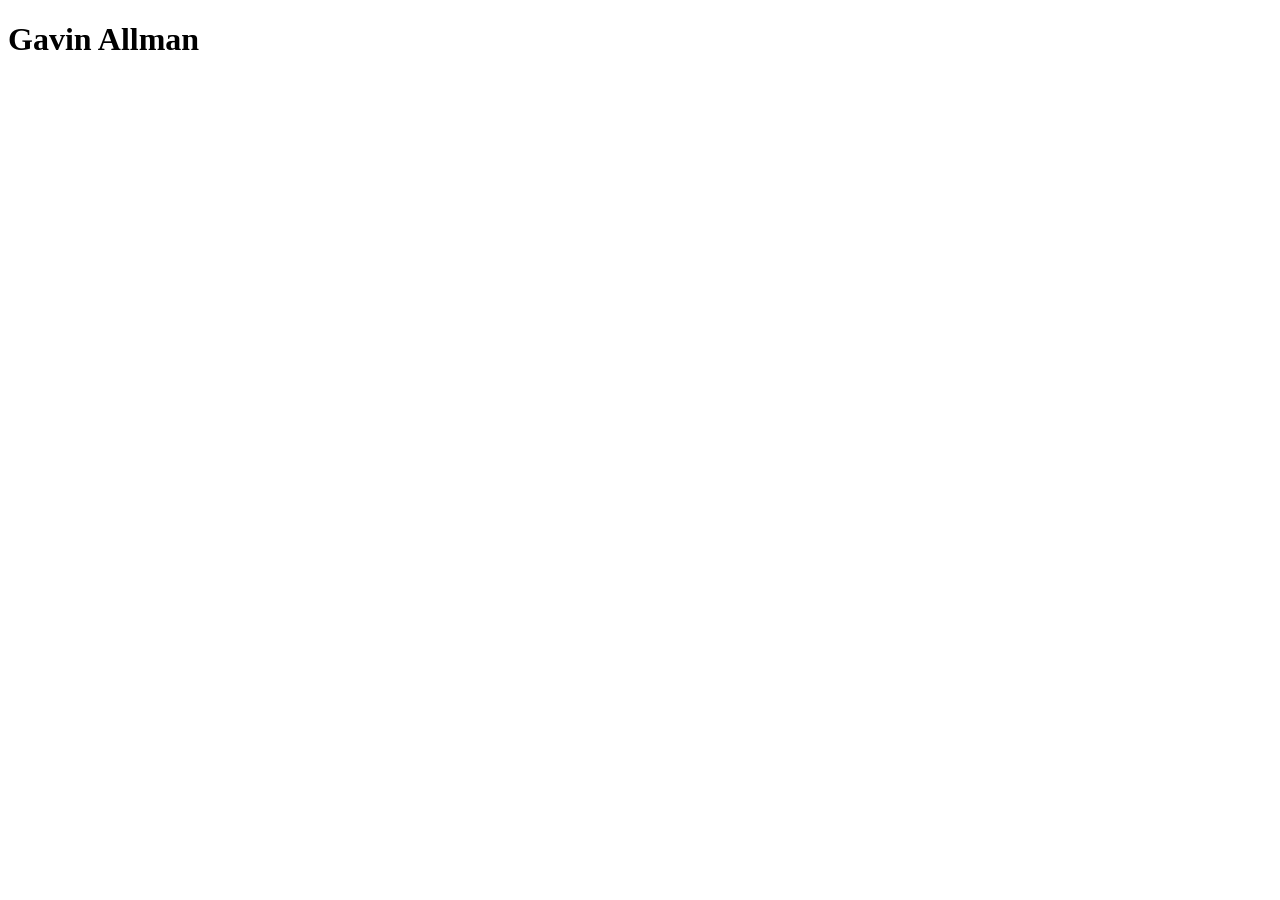
==== index.html @ a42d79db "Testing .index creation" ====
<!DOCTYPE html>
<html lang="en">
<head>
    <meta charset="UTF-8">
    <meta name="viewport" content="width=device-width, initial-scale=1.0">
    <title>Gavin's Portfolio</title>
</head>
<body>
    <h1>Gavin Allman</h1>
</body>
</html>
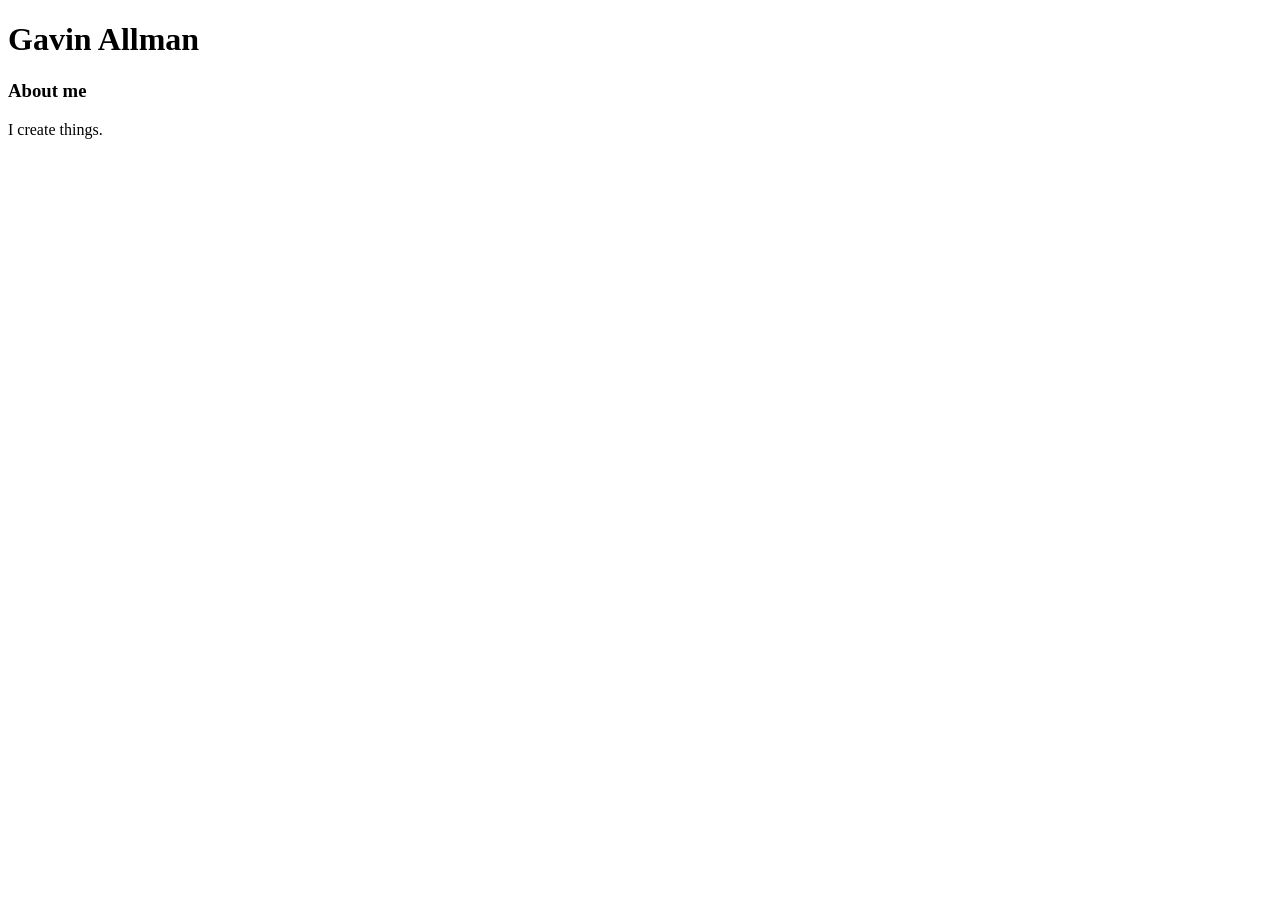
==== commit e1c3081f: "Added a .css file" ====
--- a/index.html
+++ b/index.html
@@ -4,8 +4,12 @@
     <meta charset="UTF-8">
     <meta name="viewport" content="width=device-width, initial-scale=1.0">
     <title>Gavin's Portfolio</title>
+
+        <link rel="stylesheet" href="style.css">
 </head>
 <body>
     <h1>Gavin Allman</h1>
+    <h3>About me</h3>
+    <p>I create things.</p>
 </body>
 </html>
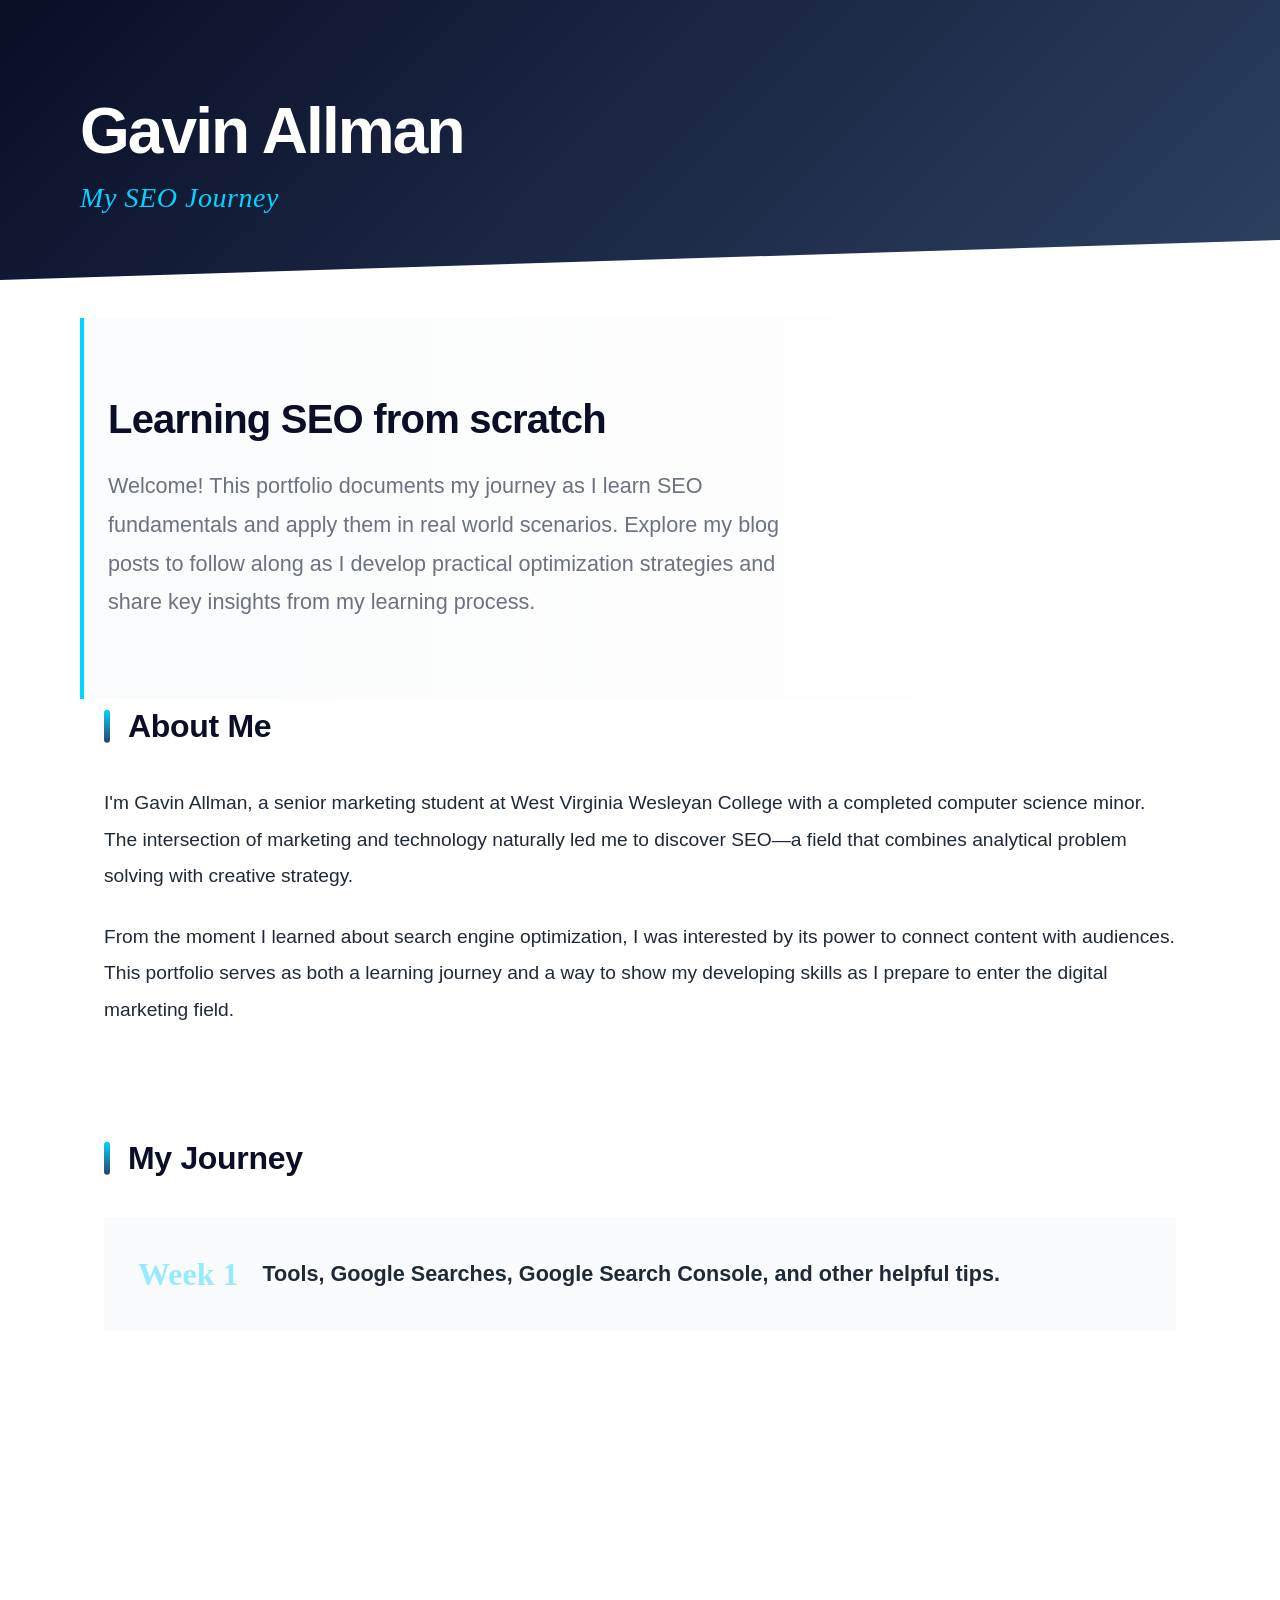
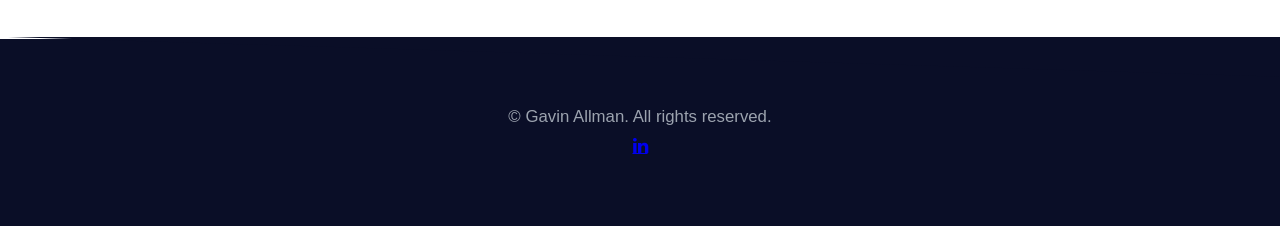
==== commit 4b03d3f2: "Created my homepage and first blog post. Used schemas and meta tags to see what the website would lo" ====
--- a/index.html
+++ b/index.html
@@ -3,13 +3,202 @@
 <head>
     <meta charset="UTF-8">
     <meta name="viewport" content="width=device-width, initial-scale=1.0">
-    <title>Gavin's Portfolio</title>
-
-        <link rel="stylesheet" href="style.css">
+    <title>Gavin Allman | My SEO Journey</title>
+    <meta name="description" content="This webpage is my SEO learning journey where I document my projects, share insights, and blog about SEO strategies.">
+    <link rel="stylesheet" href="styles.css">
+    <link rel="stylesheet" href="https://cdnjs.cloudflare.com/ajax/libs/font-awesome/4.7.0/css/font-awesome.min.css">
+    
+    <!-- JSON-LD Schema Markup for SEO -->
+    <script type="application/ld+json">
+    {
+        "@context": "https://schema.org",
+        "@type": "WebSite",
+        "name": "Gavin Allman - My SEO Journey",
+        "url": "https://gavinallman.me/",
+        "description": "This webpage is my SEO learning journey where I document my projects, share insights, and blog about SEO strategies.",
+        "author": {
+            "@type": "Person",
+            "@id": "https://gavinallman.me/",
+            "name": "Gavin Allman",
+            "jobTitle": "Marketing Student & Learning SEO",
+            "description": "Senior at West Virginia Wesleyan College studying marketing with a computer science minor, learning SEO fundamentals.",
+            "alumniOf": {
+                "@type": "CollegeOrUniversity",
+                "name": "West Virginia Wesleyan College"
+            },
+            "knowsAbout": ["SEO", "Marketing", "Computer Science", "Digital Marketing"],
+            "url": "https://gavinallman.me/"
+        },
+        "inLanguage": "en-US",
+        "potentialAction": {
+            "@type": "ReadAction",
+            "target": {
+                "@type": "EntryPoint",
+                "urlTemplate": "https://gavinallman.me/"
+            }
+        }
+    }
+    </script>
+    
+    <script type="application/ld+json">
+    {
+        "@context": "https://schema.org",
+        "@type": "Person",
+        "@id": "https://gavinallman.me/",
+        "name": "Gavin Allman",
+        "givenName": "Gavin",
+        "familyName": "Allman",
+        "jobTitle": "Marketing Student & SEO Learner",
+        "description": "Senior at West Virginia Wesleyan College studying bachelors in marketing with a completed computer science minor, passionate about learning SEO fundamentals and digital marketing.",
+        "url": "https://gavinallman.me/",
+        "sameAs": [
+            "https://www.linkedin.com/in/gavin-allman-608aa8274/",
+            "https://github.com/GavinAllman"
+        ],
+        "alumniOf": {
+            "@type": "CollegeOrUniversity",
+            "name": "West Virginia Wesleyan College"
+        },
+        "knowsAbout": [
+            "Search Engine Optimization",
+            "Digital Marketing",
+            "Computer Science",
+            "Marketing Strategy",
+            "Web Development"
+        ],
+        "hasOccupation": {
+            "@type": "Occupation",
+            "name": "Marketing Student",
+            "occupationLocation": {
+                "@type": "Place",
+                "name": "West Virginia"
+            }
+        }
+    }
+    </script>
+    
+    <script type="application/ld+json">
+    {
+        "@context": "https://schema.org",
+        "@type": "Blog",
+        "name": "My SEO Journey Blog",
+        "description": "A blog documenting my journey learning SEO fundamentals from scratch, including weekly progress updates and insights.",
+        "url": "https://gavinallman.me",
+        "author": {
+            "@type": "Person",
+            "@id": "https://gavinallman.me",
+            "name": "Gavin Allman"
+        },
+        "blogPost": [
+            {
+                "@type": "BlogPosting",
+                "headline": "Week One",
+                "url": "https://gavinallman.me/WeekOne.html",
+                "author": {
+                    "@type": "Person",
+                    "@id": "https://gavinallman.me",
+                    "name": "Gavin Allman"
+                },
+                "publisher": {
+                    "@type": "Person",
+                    "name": "Gavin Allman"
+                },
+                "inLanguage": "en-US"
+            }
+        ],
+        "inLanguage": "en-US"
+    }
+    </script>
+    
+    <script type="application/ld+json">
+    {
+        "@context": "https://schema.org",
+        "@type": "WebPage",
+        "name": "Gavin Allman - My SEO Journey Homepage",
+        "description": "Homepage documenting Gavin Allman's journey learning SEO fundamentals, featuring blog posts about SEO strategies and personal insights.",
+        "url": "https://gavinallman.me",
+        "isPartOf": {
+            "@type": "WebSite",
+            "name": "Gavin Allman - My SEO Journey",
+            "url": "https://gavinallman.me"
+        },
+        "about": {
+            "@type": "Thing",
+            "name": "Search Engine Optimization Learning"
+        },
+        "author": {
+            "@type": "Person",
+            "@id": "https://gavinallman.me",
+            "name": "Gavin Allman"
+        },
+        "inLanguage": "en-US",
+        "primaryImageOfPage": {
+            "@type": "ImageObject",
+            "url": "https://www.yourwebsite.com/images/profile-photo.jpg",
+            "caption": "Gavin Allman"
+        }
+    }
+    </script>
+    
+    <script type="application/ld+json">
+    {
+        "@context": "https://schema.org",
+        "@type": "BreadcrumbList",
+        "itemListElement": [
+            {
+                "@type": "ListItem",
+                "position": 1,
+                "name": "Home",
+                "item": "https://gavinallman.me"
+            }
+        ]
+    }
+    </script>
 </head>
 <body>
-    <h1>Gavin Allman</h1>
-    <h3>About me</h3>
-    <p>I create things.</p>
+    <header>
+        <div class="header-content">
+            <h1>Gavin Allman</h1>
+            <p class="tagline">My SEO Journey</p>
+        </div>
+    </header>
+
+    <section class="hero">
+        <h2>Learning SEO from scratch</h2>
+        <p>
+            Welcome! This portfolio documents my journey as I learn SEO fundamentals and apply
+             them in real world scenarios. Explore my blog posts to follow along as I develop
+            practical optimization strategies and share key insights from my learning process.
+        </p>
+    </section>
+
+    <main>
+        <section id="about">
+            <h3>About Me</h3>
+            <p>
+                I'm Gavin Allman, a senior marketing student at West Virginia Wesleyan College with a completed
+                 computer science minor. The intersection of marketing and technology naturally led me to discover SEO—a field that 
+                 combines analytical problem solving with creative strategy.
+            </p>
+            <p>
+                From the moment I learned about search engine optimization, I was interested by its power to connect 
+                content with audiences. This portfolio serves as both a learning journey and a way to show my developing 
+                skills as I prepare to enter the digital marketing field.
+            </p>
+        </section>
+
+        <section id="blog">
+            <h3>My Journey</h3>
+            <ul>
+                <li><a href="WeekOne.html"><span class="post-number">Week 1</span>Tools, Google Searches, Google Search Console, and other helpful tips.</a></li>
+            </ul>
+        </section>
+    </main>
+
+    <footer>
+        <p>&copy; Gavin Allman. All rights reserved.</p>
+        <a href="https://www.linkedin.com/in/gavin-allman-608aa8274/" target="_blank" class="fa fa-linkedin"></a>
+    </footer>
+    <script src="script.js"></script>
 </body>
 </html>
--- a/styles.css
+++ b/styles.css
@@ -0,0 +1,426 @@
+/* Custom Properties for Unique Branding */
+:root {
+    --color-primary: #0a0e27;
+    --color-secondary: #2d4263;
+    --color-accent: #00d4ff;
+    --color-text: #1f2937;
+    --color-text-light: #6b7280;
+    --color-bg: #ffffff;
+    --color-bg-alt: #fafbfc;
+    --color-border: #e5e7eb;
+    --font-primary: -apple-system, BlinkMacSystemFont, 'Segoe UI', sans-serif;
+    --font-secondary: 'Georgia', 'Times New Roman', serif;
+    --spacing-unit: clamp(1rem, 2vw, 1.5rem);
+    --max-width: min(70rem, 90vw);
+    --transition: all 0.4s cubic-bezier(0.4, 0, 0.2, 1);
+}
+
+* {
+    margin: 0;
+    padding: 0;
+    box-sizing: border-box;
+}
+
+body {
+    font-family: var(--font-primary);
+    line-height: 1.7;
+    color: var(--color-text);
+    background: var(--color-bg);
+    font-size: clamp(1rem, 0.95rem + 0.25vw, 1.125rem);
+}
+
+/* Navigation Styling for Blog Posts */
+nav {
+    background: transparent;
+    padding: 1.5rem var(--spacing-unit);
+    max-width: var(--max-width);
+    margin: 0 auto;
+}
+
+nav a {
+    color: #ffffff;
+    text-decoration: none;
+    font-weight: 600;
+    font-size: clamp(1rem, 1.5vw, 1.1rem);
+    padding: 0.75rem 1.5rem;
+    background: var(--color-primary);
+    border: 2px solid var(--color-accent);
+    border-radius: 4px;
+    transition: var(--transition);
+    display: inline-block;
+    box-shadow: 0 2px 8px rgba(0, 212, 255, 0.3);
+}
+
+nav a:hover {
+    background: var(--color-accent);
+    color: var(--color-primary);
+    transform: translateY(-2px);
+    box-shadow: 0 4px 16px rgba(0, 212, 255, 0.5);
+    border-color: var(--color-accent);
+}
+
+nav a:focus-visible {
+    outline: 3px solid var(--color-accent);
+    outline-offset: 2px;
+}
+
+
+/* Header with Asymmetric Design */
+header {
+    background: linear-gradient(135deg, var(--color-primary) 0%, var(--color-secondary) 100%);
+    padding: clamp(3rem, 8vw, 6rem) var(--spacing-unit);
+    position: relative;
+    overflow: hidden;
+}
+
+header::after {
+    content: '';
+    position: absolute;
+    bottom: -2px;
+    left: 0;
+    right: 0;
+    height: 80px;
+    background: var(--color-bg);
+    clip-path: polygon(0 50%, 100% 0, 100% 100%, 0 100%);
+}
+
+.header-content {
+    max-width: var(--max-width);
+    margin: 0 auto;
+    position: relative;
+    z-index: 1;
+}
+
+header h1 {
+    font-size: clamp(2.5rem, 5vw, 4rem);
+    font-weight: 800;
+    color: #ffffff;
+    letter-spacing: -0.03em;
+    line-height: 1.1;
+    margin-bottom: 0.5rem;
+}
+
+.tagline {
+    font-family: var(--font-secondary);
+    font-size: clamp(1.25rem, 2.5vw, 1.75rem);
+    color: var(--color-accent);
+    font-style: italic;
+    font-weight: 300;
+    letter-spacing: 0.02em;
+}
+
+/* Hero Section with Distinctive Style */
+.hero {
+    max-width: var(--max-width);
+    margin: 0 auto;
+    padding: clamp(3rem, 6vw, 5rem) var(--spacing-unit);
+    text-align: left;
+    border-left: 4px solid var(--color-accent);
+    background: linear-gradient(to right, var(--color-bg-alt) 0%, transparent 100%);
+}
+
+.hero h2 {
+    font-size: clamp(1.75rem, 3.5vw, 2.5rem);
+    font-weight: 700;
+    color: var(--color-primary);
+    margin-bottom: 1.5rem;
+    letter-spacing: -0.02em;
+    line-height: 1.2;
+}
+
+.hero p {
+    font-size: clamp(1.1rem, 2vw, 1.35rem);
+    color: var(--color-text-light);
+    line-height: 1.8;
+    max-width: 45rem;
+}
+
+/* Main Content with Breathing Room */
+main {
+    max-width: var(--max-width);
+    margin: 0 auto;
+    padding: 0 var(--spacing-unit) clamp(3rem, 6vw, 5rem);
+}
+
+section {
+    margin-bottom: clamp(4rem, 8vw, 7rem);
+}
+
+/* Unique Section Headers */
+h3 {
+    font-size: clamp(1.5rem, 3vw, 2rem);
+    font-weight: 700;
+    color: var(--color-primary);
+    margin-bottom: 2rem;
+    letter-spacing: -0.01em;
+    position: relative;
+    padding-left: 1.5rem;
+}
+
+h3::before {
+    content: '';
+    position: absolute;
+    left: 0;
+    top: 50%;
+    transform: translateY(-50%);
+    width: 6px;
+    height: 60%;
+    background: linear-gradient(180deg, var(--color-accent) 0%, var(--color-secondary) 100%);
+    border-radius: 3px;
+}
+
+/* About Section - Clean Design */
+#about {
+    background: transparent;
+    padding: 0;
+    border: none;
+    border-radius: 0;
+    box-shadow: none;
+    transition: none;
+}
+
+#about:hover {
+    transform: none;
+    box-shadow: none;
+}
+
+#about p {
+    color: var(--color-text);
+    font-size: clamp(1.05rem, 1.8vw, 1.2rem);
+    line-height: 1.9;
+    margin-bottom: 1.5rem;
+}
+
+/* Blog List with Modern Touch */
+#blog ul {
+    list-style: none;
+    padding: 0;
+    display: grid;
+    gap: 1.25rem;
+}
+
+#blog li {
+    background: var(--color-bg-alt);
+    padding: 0;
+    border-radius: 0;
+    border: 2px solid transparent;
+    transition: var(--transition);
+    position: relative;
+    overflow: hidden;
+}
+
+#blog li::before {
+    content: '';
+    position: absolute;
+    left: 0;
+    top: 0;
+    bottom: 0;
+    width: 0;
+    background: linear-gradient(135deg, var(--color-accent) 0%, var(--color-secondary) 100%);
+    transition: width 0.5s cubic-bezier(0.4, 0, 0.2, 1);
+}
+
+#blog li:hover {
+    border-color: var(--color-accent);
+    background: var(--color-bg);
+}
+
+#blog li:hover::before {
+    width: 6px;
+}
+
+#blog a {
+    color: var(--color-text);
+    text-decoration: none;
+    font-weight: 600;
+    font-size: clamp(1.15rem, 2vw, 1.35rem);
+    display: flex;
+    align-items: center;
+    gap: 1.5rem;
+    padding: 1.75rem 2rem;
+    position: relative;
+    z-index: 1;
+    transition: var(--transition);
+}
+
+#blog a:hover {
+    color: var(--color-secondary);
+    padding-left: 2.5rem;
+}
+
+.post-number {
+    font-family: var(--font-secondary);
+    font-size: clamp(1.5rem, 3vw, 2rem);
+    font-weight: 700;
+    color: var(--color-accent);
+    opacity: 0.4;
+    transition: var(--transition);
+}
+
+#blog li:hover .post-number {
+    opacity: 1;
+    transform: scale(1.1);
+}
+
+/* Footer with Personality */
+footer {
+    background: var(--color-primary);
+    color: #9ca3af;
+    text-align: center;
+    padding: clamp(2.5rem, 5vw, 4rem) var(--spacing-unit);
+    margin-top: clamp(5rem, 10vw, 8rem);
+    position: relative;
+}
+
+footer::before {
+    content: '';
+    position: absolute;
+    top: -2px;
+    left: 0;
+    right: 0;
+    height: 80px;
+    background: var(--color-primary);
+    clip-path: polygon(0 0, 100% 50%, 100% 0);
+}
+
+footer p {
+    margin: 0;
+    font-size: clamp(0.95rem, 1.5vw, 1.05rem);
+    color: #9ca3af;
+    position: relative;
+    z-index: 1;
+}
+
+/* Article Styling for Blog Posts */
+article {
+    max-width: var(--max-width);
+    margin: 0 auto;
+    padding: var(--spacing-unit);
+}
+
+article h1 {
+    font-size: clamp(2rem, 4.5vw, 3rem);
+    font-weight: 800;
+    line-height: 1.2;
+    margin-bottom: 1rem;
+    color: var(--color-primary);
+    letter-spacing: -0.03em;
+}
+
+article h2 {
+    font-size: clamp(1.5rem, 3vw, 2rem);
+    font-weight: 700;
+    margin-top: 3rem;
+    margin-bottom: 1.25rem;
+    color: var(--color-secondary);
+    letter-spacing: -0.02em;
+}
+
+.meta {
+    color: var(--color-text-light);
+    font-size: clamp(0.9rem, 1.5vw, 1rem);
+    margin-bottom: 3rem;
+    font-style: italic;
+    padding-left: 1.5rem;
+    border-left: 3px solid var(--color-accent);
+}
+
+article p {
+    margin-bottom: 1.5rem;
+    color: var(--color-text);
+    font-size: clamp(1.05rem, 1.8vw, 1.2rem);
+    line-height: 1.9;
+}
+
+article ul {
+    margin-bottom: 2rem;
+    padding-left: 0;
+    list-style: none;
+}
+
+article li {
+    margin-bottom: 1rem;
+    color: var(--color-text);
+    font-size: clamp(1.05rem, 1.8vw, 1.2rem);
+    line-height: 1.8;
+    padding-left: 2rem;
+    position: relative;
+}
+
+article li::before {
+    content: '→';
+    position: absolute;
+    left: 0;
+    color: var(--color-accent);
+    font-weight: 700;
+}
+
+article a {
+    color: var(--color-accent);
+    text-decoration: underline;
+    transition: var(--transition);
+}
+
+article a:hover {
+    color: var(--color-secondary);
+}
+
+code {
+    background: #f1f5f9;
+    padding: 0.25rem 0.6rem;
+    border-radius: 4px;
+    font-family: 'SF Mono', 'Monaco', 'Consolas', monospace;
+    font-size: 0.9em;
+    color: #dc2626;
+    border: 1px solid #e2e8f0;
+}
+
+strong {
+    font-weight: 700;
+    color: var(--color-primary);
+}
+
+/* Responsive Design */
+@media (max-width: 768px) {
+    header::after,
+    footer::before {
+        height: 40px;
+    }
+    
+    .hero {
+        border-left-width: 3px;
+    }
+    
+    #blog a {
+        flex-direction: row;
+        gap: 1rem;
+        padding: 1.5rem;
+    }
+    
+    h3::before {
+        width: 4px;
+    }
+    
+    nav a {
+        padding: 0.6rem 1.2rem;
+        font-size: 0.95rem;
+    }
+}
+
+/* Smooth Scrolling */
+html {
+    scroll-behavior: smooth;
+}
+
+/* Focus Styles for Accessibility */
+a:focus-visible,
+button:focus-visible {
+    outline: 3px solid var(--color-accent);
+    outline-offset: 2px;
+}
+
+
+/* Socials Hover */
+.fa:hover {
+  opacity: 0.7;
+}
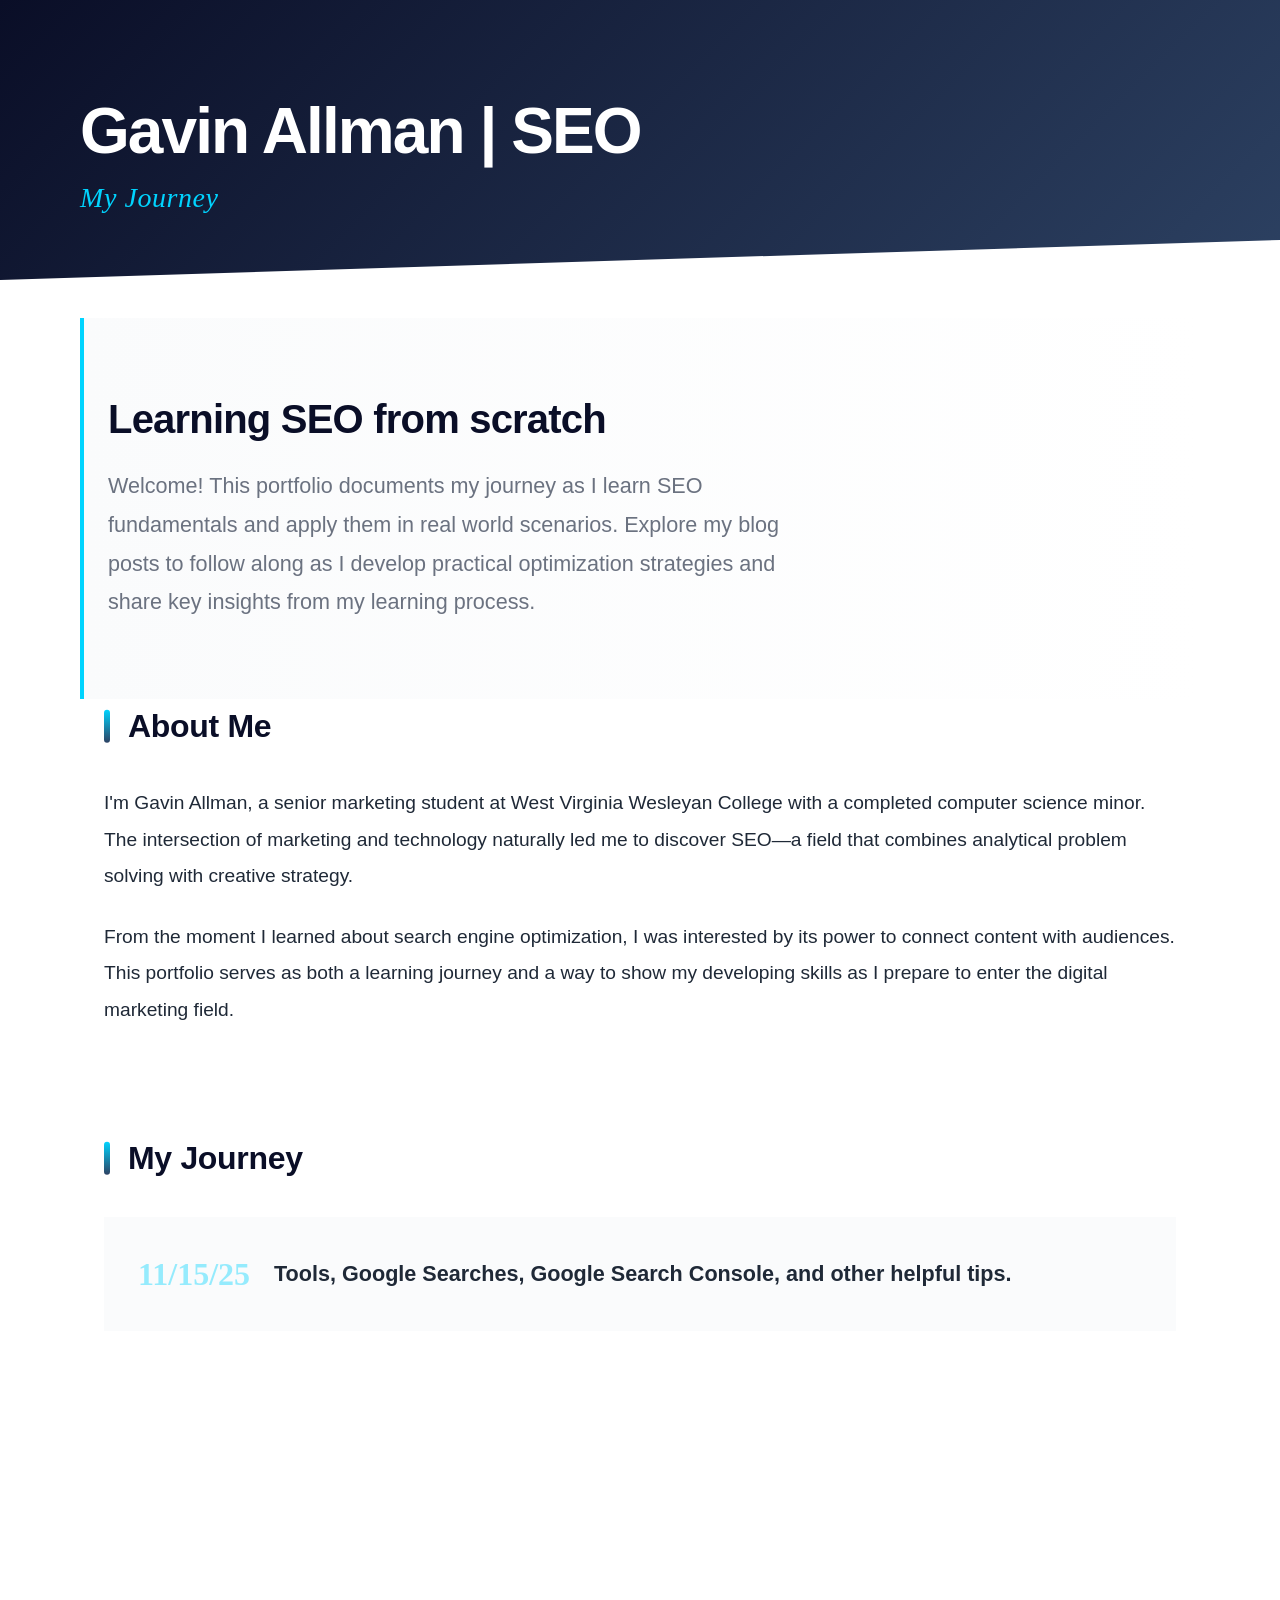
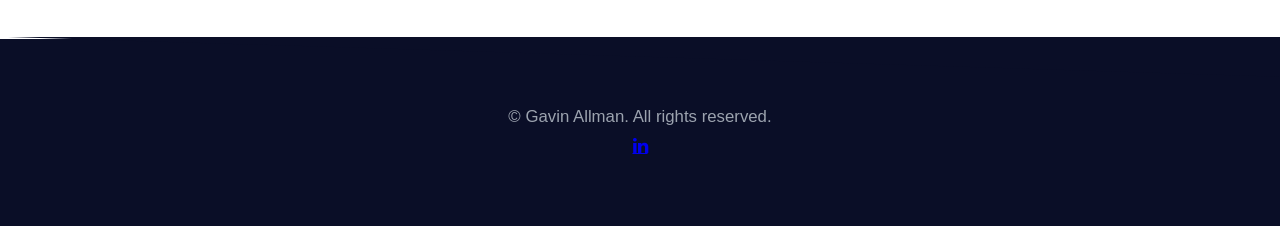
==== commit 48451686: "Fixed blog links, titles, and schema names. Changed the names of blogs from "Week x" to the date pub" ====
--- a/index.html
+++ b/index.html
@@ -92,8 +92,8 @@
         "blogPost": [
             {
                 "@type": "BlogPosting",
-                "headline": "Week One",
-                "url": "https://gavinallman.me/WeekOne.html",
+                "headline": "Tools, Google Searches, Google Search Console, and other helpful tips.",
+                "url": "https://gavinallman.me/blog/tools-to-get-your-website-seen.html",
                 "author": {
                     "@type": "Person",
                     "@id": "https://gavinallman.me",
@@ -114,7 +114,7 @@
     {
         "@context": "https://schema.org",
         "@type": "WebPage",
-        "name": "Gavin Allman - My SEO Journey Homepage",
+        "name": "Gavin Allman - My SEO Journey",
         "description": "Homepage documenting Gavin Allman's journey learning SEO fundamentals, featuring blog posts about SEO strategies and personal insights.",
         "url": "https://gavinallman.me",
         "isPartOf": {
@@ -158,8 +158,8 @@
 <body>
     <header>
         <div class="header-content">
-            <h1>Gavin Allman</h1>
-            <p class="tagline">My SEO Journey</p>
+            <h1>Gavin Allman | SEO</h1>
+            <p class="tagline">My Journey</p>
         </div>
     </header>
 
@@ -190,7 +190,7 @@
         <section id="blog">
             <h3>My Journey</h3>
             <ul>
-                <li><a href="WeekOne.html"><span class="post-number">Week 1</span>Tools, Google Searches, Google Search Console, and other helpful tips.</a></li>
+                <li><a href="/blog/tools-to-get-your-website-seen.html"><span class="post-number">11/15/25</span>Tools, Google Searches, Google Search Console, and other helpful tips.</a></li>
             </ul>
         </section>
     </main>
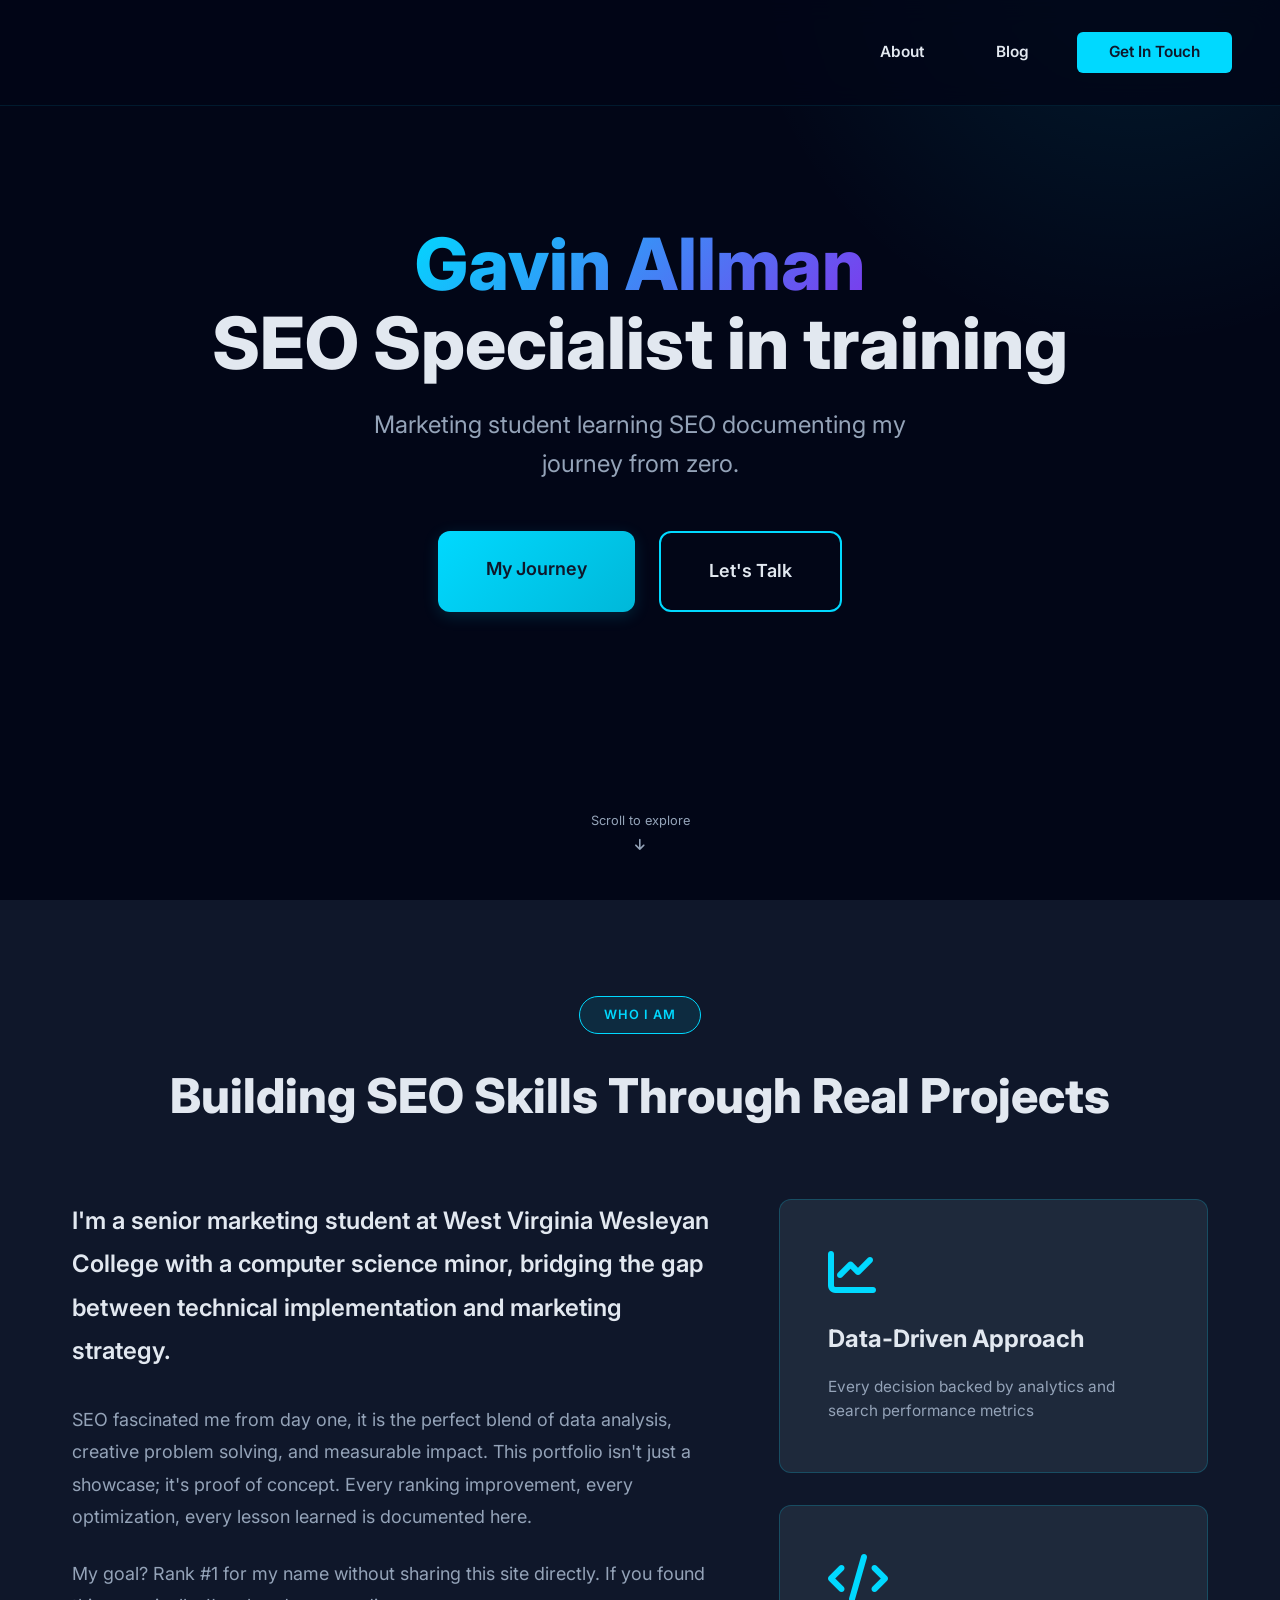
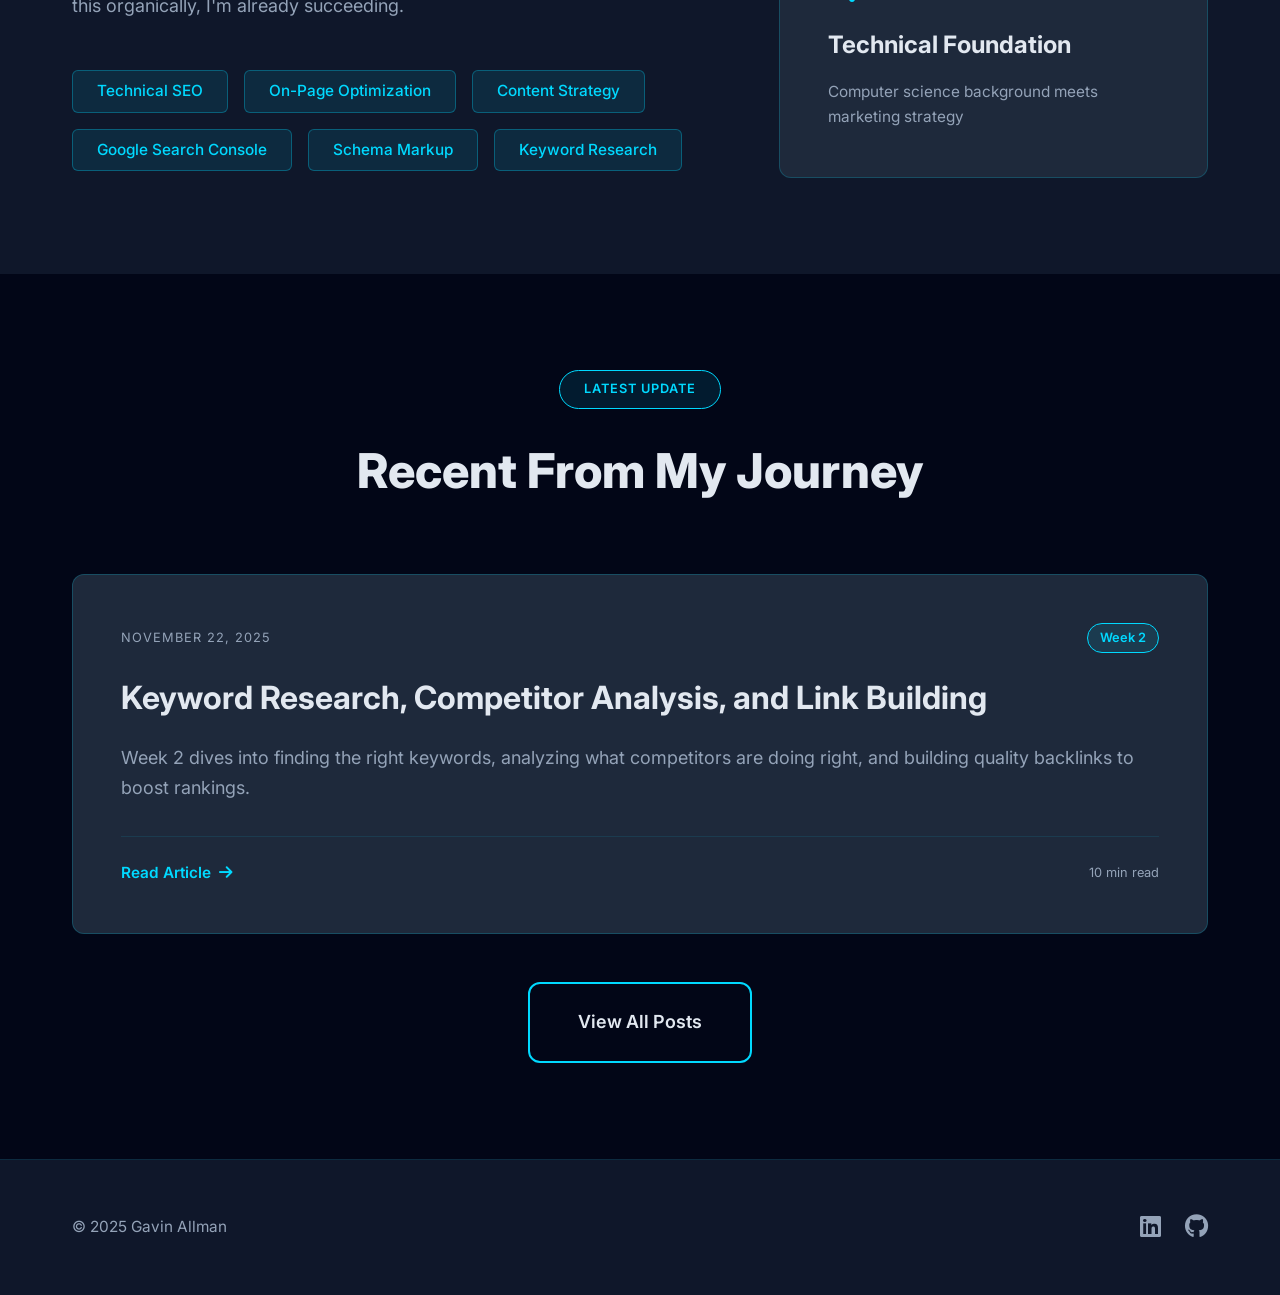
==== commit 9bc5967e: "Complete redo of the website design. Added working (hopefully) forms for contacting and newsletters." ====
--- a/index.html
+++ b/index.html
@@ -3,54 +3,29 @@
 <head>
     <meta charset="UTF-8">
     <meta name="viewport" content="width=device-width, initial-scale=1.0">
-    <title>Gavin Allman | My SEO Journey</title>
-    <meta name="description" content="This webpage is my SEO learning journey where I document my projects, share insights, and blog about SEO strategies.">
+    <title>Gavin Allman | SEO Specialist in training & Marketing Student</title>
+    <meta name="description" content="SEO portfolio by Gavin Allman - Marketing student documenting real-world SEO strategies, optimization techniques, and digital marketing insights.">
+    <meta name="author" content="Gavin Allman">
+    <link rel="canonical" href="https://gavinallman.me/">
     <link rel="stylesheet" href="styles.css">
-    <link rel="stylesheet" href="https://cdnjs.cloudflare.com/ajax/libs/font-awesome/4.7.0/css/font-awesome.min.css">
+    <link rel="preconnect" href="https://fonts.googleapis.com">
+    <link rel="preconnect" href="https://fonts.gstatic.com" crossorigin>
+    <link href="https://fonts.googleapis.com/css2?family=Inter:wght@400;600;700;800&display=swap" rel="stylesheet">
+    <link rel="stylesheet" href="https://cdnjs.cloudflare.com/ajax/libs/font-awesome/6.4.0/css/all.min.css">
     
-    <!-- JSON-LD Schema Markup for SEO -->
-    <script type="application/ld+json">
-    {
-        "@context": "https://schema.org",
-        "@type": "WebSite",
-        "name": "Gavin Allman - My SEO Journey",
-        "url": "https://gavinallman.me/",
-        "description": "This webpage is my SEO learning journey where I document my projects, share insights, and blog about SEO strategies.",
-        "author": {
-            "@type": "Person",
-            "@id": "https://gavinallman.me/",
-            "name": "Gavin Allman",
-            "jobTitle": "Marketing Student & Learning SEO",
-            "description": "Senior at West Virginia Wesleyan College studying marketing with a computer science minor, learning SEO fundamentals.",
-            "alumniOf": {
-                "@type": "CollegeOrUniversity",
-                "name": "West Virginia Wesleyan College"
-            },
-            "knowsAbout": ["SEO", "Marketing", "Computer Science", "Digital Marketing"],
-            "url": "https://gavinallman.me/"
-        },
-        "inLanguage": "en-US",
-        "potentialAction": {
-            "@type": "ReadAction",
-            "target": {
-                "@type": "EntryPoint",
-                "urlTemplate": "https://gavinallman.me/"
-            }
-        }
-    }
-    </script>
-    
+    <!-- Enhanced Schema Markup -->
     <script type="application/ld+json">
     {
         "@context": "https://schema.org",
         "@type": "Person",
-        "@id": "https://gavinallman.me/",
+        "@id": "https://gavinallman.me/#gavinallman",
         "name": "Gavin Allman",
         "givenName": "Gavin",
         "familyName": "Allman",
-        "jobTitle": "Marketing Student & SEO Learner",
-        "description": "Senior at West Virginia Wesleyan College studying bachelors in marketing with a completed computer science minor, passionate about learning SEO fundamentals and digital marketing.",
+        "jobTitle": "SEO Specialist & Marketing Student",
+        "description": "Marketing student at West Virginia Wesleyan College specializing in SEO, digital marketing, and web optimization strategies.",
         "url": "https://gavinallman.me/",
+        "image": "https://gavinallman.me/images/gavin-allman.jpg",
         "sameAs": [
             "https://www.linkedin.com/in/gavin-allman-608aa8274/",
             "https://github.com/GavinAllman"
@@ -59,54 +34,7 @@
             "@type": "CollegeOrUniversity",
             "name": "West Virginia Wesleyan College"
         },
-        "knowsAbout": [
-            "Search Engine Optimization",
-            "Digital Marketing",
-            "Computer Science",
-            "Marketing Strategy",
-            "Web Development"
-        ],
-        "hasOccupation": {
-            "@type": "Occupation",
-            "name": "Marketing Student",
-            "occupationLocation": {
-                "@type": "Place",
-                "name": "West Virginia"
-            }
-        }
-    }
-    </script>
-    
-    <script type="application/ld+json">
-    {
-        "@context": "https://schema.org",
-        "@type": "Blog",
-        "name": "My SEO Journey Blog",
-        "description": "A blog documenting my journey learning SEO fundamentals from scratch, including weekly progress updates and insights.",
-        "url": "https://gavinallman.me",
-        "author": {
-            "@type": "Person",
-            "@id": "https://gavinallman.me",
-            "name": "Gavin Allman"
-        },
-        "blogPost": [
-            {
-                "@type": "BlogPosting",
-                "headline": "Tools, Google Searches, Google Search Console, and other helpful tips.",
-                "url": "https://gavinallman.me/blog/tools-to-get-your-website-seen.html",
-                "author": {
-                    "@type": "Person",
-                    "@id": "https://gavinallman.me",
-                    "name": "Gavin Allman"
-                },
-                "publisher": {
-                    "@type": "Person",
-                    "name": "Gavin Allman"
-                },
-                "inLanguage": "en-US"
-            }
-        ],
-        "inLanguage": "en-US"
+        "knowsAbout": ["SEO", "Digital Marketing", "Search Engine Optimization", "Content Marketing", "Technical SEO", "On-Page SEO"]
     }
     </script>
     
@@ -114,91 +42,158 @@
     {
         "@context": "https://schema.org",
         "@type": "WebPage",
-        "name": "Gavin Allman - My SEO Journey",
-        "description": "Homepage documenting Gavin Allman's journey learning SEO fundamentals, featuring blog posts about SEO strategies and personal insights.",
-        "url": "https://gavinallman.me",
-        "isPartOf": {
-            "@type": "WebSite",
-            "name": "Gavin Allman - My SEO Journey",
-            "url": "https://gavinallman.me"
-        },
+        "@id": "https://gavinallman.me/#webpage",
+        "url": "https://gavinallman.me/",
+        "name": "Gavin Allman - SEO Specialist Portfolio",
+        "description": "Official portfolio website of Gavin Allman featuring SEO projects, blog posts, and digital marketing insights",
         "about": {
-            "@type": "Thing",
-            "name": "Search Engine Optimization Learning"
+            "@id": "https://gavinallman.me/#gavinallman"
         },
         "author": {
-            "@type": "Person",
-            "@id": "https://gavinallman.me",
-            "name": "Gavin Allman"
+            "@id": "https://gavinallman.me/#gavinallman"
         },
         "inLanguage": "en-US",
-        "primaryImageOfPage": {
-            "@type": "ImageObject",
-            "url": "https://www.yourwebsite.com/images/profile-photo.jpg",
-            "caption": "Gavin Allman"
-        }
-    }
-    </script>
-    
-    <script type="application/ld+json">
-    {
-        "@context": "https://schema.org",
-        "@type": "BreadcrumbList",
-        "itemListElement": [
-            {
-                "@type": "ListItem",
-                "position": 1,
-                "name": "Home",
-                "item": "https://gavinallman.me"
-            }
-        ]
+        "primaryImageOfPage": "https://gavinallman.me/images/gavin-allman.jpg"
     }
     </script>
 </head>
-<body>
-    <header>
-        <div class="header-content">
-            <h1>Gavin Allman | SEO</h1>
-            <p class="tagline">My Journey</p>
+<body class="home-page">
+    
+    <!-- Navigation -->
+    <nav class="main-nav" aria-label="Main Navigation">
+        <a href="#about" class="nav-link">About</a>
+        <a href="blog.html" class="nav-link">Blog</a>
+        <a href="contact.html" class="nav-link nav-cta">Get In Touch</a>
+    </nav>
+
+
+    <!-- Hero Section -->
+    <section class="hero">
+        <div class="hero-content">
+            <h1 class="hero-title">
+                <span class="gradient-text">Gavin Allman</span>
+                <br>SEO Specialist in training
+            </h1>
+            <p class="hero-description">
+                Marketing student learning SEO 
+                documenting my journey from zero.
+            </p>
+            <div class="hero-cta">
+                <a href="blog.html" class="btn btn-primary">My Journey</a>
+                <a href="contact.html" class="btn btn-secondary">Let's Talk</a>
+            </div>
         </div>
-    </header>
-
-    <section class="hero">
-        <h2>Learning SEO from scratch</h2>
-        <p>
-            Welcome! This portfolio documents my journey as I learn SEO fundamentals and apply
-             them in real world scenarios. Explore my blog posts to follow along as I develop
-            practical optimization strategies and share key insights from my learning process.
-        </p>
+        <div class="scroll-indicator">
+            <span>Scroll to explore</span>
+            <i class="fas fa-arrow-down" aria-hidden="true"></i>
+        </div>
     </section>
 
-    <main>
-        <section id="about">
-            <h3>About Me</h3>
-            <p>
-                I'm Gavin Allman, a senior marketing student at West Virginia Wesleyan College with a completed
-                 computer science minor. The intersection of marketing and technology naturally led me to discover SEO—a field that 
-                 combines analytical problem solving with creative strategy.
-            </p>
-            <p>
-                From the moment I learned about search engine optimization, I was interested by its power to connect 
-                content with audiences. This portfolio serves as both a learning journey and a way to show my developing 
-                skills as I prepare to enter the digital marketing field.
-            </p>
-        </section>
 
-        <section id="blog">
-            <h3>My Journey</h3>
-            <ul>
-                <li><a href="/blog/tools-to-get-your-website-seen.html"><span class="post-number">11/15/25</span>Tools, Google Searches, Google Search Console, and other helpful tips.</a></li>
-            </ul>
-        </section>
-    </main>
+    <!-- About Section -->
+    <section id="about" class="about-section">
+        <div class="container">
+            <div class="section-header">
+                <span class="section-tag">Who I Am</span>
+                <h2>Building SEO Skills Through Real Projects</h2>
+            </div>
+            <div class="about-grid">
+                <div class="about-text">
+                    <p class="lead">
+                        I'm a senior marketing student at West Virginia Wesleyan College with a computer science minor, 
+                        bridging the gap between technical implementation and marketing strategy.
+                    </p>
+                    <p>
+                        SEO fascinated me from day one, it is the perfect blend of data analysis, creative problem solving, 
+                        and measurable impact. This portfolio isn't just a showcase; it's proof of concept. Every ranking 
+                        improvement, every optimization, every lesson learned is documented here.
+                    </p>
+                    <p>
+                        My goal? Rank #1 for my name without sharing this site directly. If you found this organically, 
+                        I'm already succeeding.
+                    </p>
+                    <div class="skills-tags">
+                        <span class="skill-tag">Technical SEO</span>
+                        <span class="skill-tag">On-Page Optimization</span>
+                        <span class="skill-tag">Content Strategy</span>
+                        <span class="skill-tag">Google Search Console</span>
+                        <span class="skill-tag">Schema Markup</span>
+                        <span class="skill-tag">Keyword Research</span>
+                    </div>
+                </div>
+                <div class="about-visual">
+                    <div class="metric-card">
+                        <i class="fas fa-chart-line" aria-hidden="true"></i>
+                        <h3>Data-Driven Approach</h3>
+                        <p>Every decision backed by analytics and search performance metrics</p>
+                    </div>
+                    <div class="metric-card">
+                        <i class="fas fa-code" aria-hidden="true"></i>
+                        <h3>Technical Foundation</h3>
+                        <p>Computer science background meets marketing strategy</p>
+                    </div>
+                </div>
+            </div>
+        </div>
+    </section>
 
-    <footer>
-        <p>&copy; Gavin Allman. All rights reserved.</p>
-        <a href="https://www.linkedin.com/in/gavin-allman-608aa8274/" target="_blank" class="fa fa-linkedin"></a>
+
+    <!-- Latest Posts Preview -->
+    <section class="latest-posts-section">
+        <div class="container">
+            <div class="section-header">
+                <span class="section-tag">Latest Update</span>
+                <h2>Recent From My Journey</h2>
+            </div>
+            <div class="blog-preview-grid">
+                <article class="blog-preview-card">
+                    <div class="blog-card-header">
+                        <time datetime="2025-11-22" class="blog-date">November 22, 2025</time>
+                        <span class="blog-category">Week 2</span>
+                    </div>
+                    <h3 class="blog-title">
+                        <a href="/blog/keyword-research-competitor-analysis-link-building.html">
+                            Keyword Research, Competitor Analysis, and Link Building
+                        </a>
+                    </h3>
+                    <p class="blog-excerpt">
+                        Week 2 dives into finding the right keywords, analyzing what competitors are doing right, 
+                        and building quality backlinks to boost rankings.
+                    </p>
+                    <div class="blog-footer">
+                        <a href="/blog/keyword-research-competitor-analysis-link-building.html" class="read-more">
+                            Read Article <i class="fas fa-arrow-right" aria-hidden="true"></i>
+                        </a>
+                        <span class="read-time">10 min read</span>
+                    </div>
+                </article>
+            </div>
+            <div class="view-all-cta">
+                <a href="blog.html" class="btn btn-secondary">View All Posts</a>
+            </div>
+        </div>
+    </section>
+
+
+    <!-- Footer -->
+    <footer class="footer">
+        <div class="container">
+            <div class="footer-content">
+                <div class="footer-left">
+                    <p>&copy; 2025 Gavin Allman</p>
+                </div>
+                <div class="footer-social">
+                    <a href="https://www.linkedin.com/in/gavin-allman-608aa8274/" target="_blank" rel="noopener noreferrer" aria-label="Connect with Gavin Allman on LinkedIn">
+                        <i class="fab fa-linkedin" aria-hidden="true"></i>
+                    </a>
+                    <a href="https://github.com/GavinAllman" target="_blank" rel="noopener noreferrer" aria-label="View Gavin Allman's GitHub profile">
+                        <i class="fab fa-github" aria-hidden="true"></i>
+                    </a>
+                </div>
+            </div>
+        </div>
     </footer>
-    <script src="script.js"></script>
+
+
 </body>
-</html>+</html>
--- a/styles.css
+++ b/styles.css
@@ -1,426 +1,1769 @@
-/* Custom Properties for Unique Branding */
-:root {
-    --color-primary: #0a0e27;
-    --color-secondary: #2d4263;
-    --color-accent: #00d4ff;
-    --color-text: #1f2937;
-    --color-text-light: #6b7280;
-    --color-bg: #ffffff;
-    --color-bg-alt: #fafbfc;
-    --color-border: #e5e7eb;
-    --font-primary: -apple-system, BlinkMacSystemFont, 'Segoe UI', sans-serif;
-    --font-secondary: 'Georgia', 'Times New Roman', serif;
-    --spacing-unit: clamp(1rem, 2vw, 1.5rem);
-    --max-width: min(70rem, 90vw);
-    --transition: all 0.4s cubic-bezier(0.4, 0, 0.2, 1);
-}
-
+/* ============================================
+   CSS RESET & BASE STYLES
+   ============================================ */
 * {
     margin: 0;
     padding: 0;
     box-sizing: border-box;
 }
 
+:root {
+    /* Color Palette - Modern & Professional */
+    --color-primary: #0F172A;
+    --color-secondary: #1E293B;
+    --color-accent: #00D9FF;
+    --color-accent-dark: #00B8D9;
+    --color-text: #E2E8F0;
+    --color-text-muted: #94A3B8;
+    --color-bg: #020617;
+    --color-surface: #1E293B;
+    
+    /* Gradients */
+    --gradient-primary: linear-gradient(135deg, #00D9FF 0%, #00B8D9 100%);
+    --gradient-text: linear-gradient(135deg, #00D9FF 0%, #7C3AED 100%);
+    
+    /* Typography */
+    --font-primary: 'Inter', -apple-system, BlinkMacSystemFont, 'Segoe UI', sans-serif;
+    --font-size-xs: clamp(0.75rem, 1vw, 0.875rem);
+    --font-size-sm: clamp(0.875rem, 1.2vw, 1rem);
+    --font-size-base: clamp(1rem, 1.5vw, 1.125rem);
+    --font-size-lg: clamp(1.125rem, 2vw, 1.5rem);
+    --font-size-xl: clamp(1.5rem, 3vw, 2rem);
+    --font-size-2xl: clamp(2rem, 4vw, 3rem);
+    --font-size-3xl: clamp(2.5rem, 6vw, 4.5rem);
+    
+    /* Spacing */
+    --spacing-xs: 0.5rem;
+    --spacing-sm: 1rem;
+    --spacing-md: 1.5rem;
+    --spacing-lg: 2rem;
+    --spacing-xl: 3rem;
+    --spacing-2xl: 4rem;
+    --spacing-3xl: 6rem;
+    
+    /* Layout */
+    --max-width: 1200px;
+    --border-radius: 12px;
+    --border-radius-sm: 6px;
+    
+    /* Effects */
+    --transition: all 0.3s cubic-bezier(0.4, 0, 0.2, 1);
+    --shadow-sm: 0 2px 8px rgba(0, 217, 255, 0.1);
+    --shadow-md: 0 4px 16px rgba(0, 217, 255, 0.15);
+    --shadow-lg: 0 8px 32px rgba(0, 217, 255, 0.2);
+}
+
+html {
+    scroll-behavior: smooth;
+    font-size: 16px;
+}
+
 body {
     font-family: var(--font-primary);
-    line-height: 1.7;
+    background: var(--color-bg);
     color: var(--color-text);
-    background: var(--color-bg);
-    font-size: clamp(1rem, 0.95rem + 0.25vw, 1.125rem);
-}
-
-/* Navigation Styling for Blog Posts */
-nav {
-    background: transparent;
-    padding: 1.5rem var(--spacing-unit);
+    line-height: 1.6;
+    overflow-x: hidden;
+    -webkit-font-smoothing: antialiased;
+    -moz-osx-font-smoothing: grayscale;
+}
+
+.container {
     max-width: var(--max-width);
     margin: 0 auto;
-}
-
-nav a {
-    color: #ffffff;
+    padding: 0 var(--spacing-lg);
+}
+
+/* ============================================
+   NAVIGATION
+   ============================================ */
+.main-nav {
+    position: fixed;
+    top: 0;
+    left: 0;
+    right: 0;
+    display: flex;
+    justify-content: flex-end;
+    align-items: center;
+    gap: var(--spacing-md);
+    padding: var(--spacing-lg) var(--spacing-xl);
+    background: rgba(2, 6, 23, 0.8);
+    backdrop-filter: blur(12px);
+    -webkit-backdrop-filter: blur(12px);
+    border-bottom: 1px solid rgba(0, 217, 255, 0.1);
+    z-index: 1000;
+}
+
+.nav-link {
+    color: var(--color-text);
     text-decoration: none;
     font-weight: 600;
-    font-size: clamp(1rem, 1.5vw, 1.1rem);
-    padding: 0.75rem 1.5rem;
-    background: var(--color-primary);
-    border: 2px solid var(--color-accent);
-    border-radius: 4px;
-    transition: var(--transition);
-    display: inline-block;
-    box-shadow: 0 2px 8px rgba(0, 212, 255, 0.3);
-}
-
-nav a:hover {
+    font-size: var(--font-size-sm);
+    padding: var(--spacing-xs) var(--spacing-md);
+    border-radius: var(--border-radius-sm);
+    transition: var(--transition);
+    position: relative;
+}
+
+.nav-link:hover {
+    color: var(--color-accent);
+}
+
+.nav-link::after {
+    content: '';
+    position: absolute;
+    bottom: 0;
+    left: 50%;
+    transform: translateX(-50%) scaleX(0);
+    width: 80%;
+    height: 2px;
+    background: var(--gradient-primary);
+    transition: transform 0.3s ease;
+}
+
+.nav-link:hover::after {
+    transform: translateX(-50%) scaleX(1);
+}
+
+.nav-cta {
     background: var(--color-accent);
     color: var(--color-primary);
+    padding: var(--spacing-xs) var(--spacing-lg);
+    border-radius: var(--border-radius-sm);
+}
+
+.nav-cta:hover {
+    background: var(--color-accent-dark);
+    color: var(--color-primary);
     transform: translateY(-2px);
-    box-shadow: 0 4px 16px rgba(0, 212, 255, 0.5);
-    border-color: var(--color-accent);
-}
-
-nav a:focus-visible {
-    outline: 3px solid var(--color-accent);
-    outline-offset: 2px;
-}
-
-
-/* Header with Asymmetric Design */
-header {
-    background: linear-gradient(135deg, var(--color-primary) 0%, var(--color-secondary) 100%);
-    padding: clamp(3rem, 8vw, 6rem) var(--spacing-unit);
+    box-shadow: var(--shadow-md);
+}
+
+.nav-cta::after {
+    display: none;
+}
+
+/* ============================================
+   HERO SECTION
+   ============================================ */
+.hero {
+    min-height: 100vh;
+    display: flex;
+    flex-direction: column;
+    justify-content: center;
+    align-items: center;
+    padding: var(--spacing-3xl) var(--spacing-lg);
     position: relative;
     overflow: hidden;
 }
 
-header::after {
+.hero::before {
     content: '';
     position: absolute;
-    bottom: -2px;
-    left: 0;
-    right: 0;
-    height: 80px;
-    background: var(--color-bg);
-    clip-path: polygon(0 50%, 100% 0, 100% 100%, 0 100%);
-}
-
-.header-content {
+    top: -50%;
+    right: -20%;
+    width: 800px;
+    height: 800px;
+    background: radial-gradient(circle, rgba(0, 217, 255, 0.1) 0%, transparent 70%);
+    pointer-events: none;
+}
+
+.hero-content {
+    text-align: center;
+    max-width: 900px;
+    z-index: 1;
+}
+
+.hero-badge {
+    display: inline-block;
+    padding: var(--spacing-xs) var(--spacing-md);
+    background: rgba(0, 217, 255, 0.1);
+    border: 1px solid var(--color-accent);
+    border-radius: 50px;
+    color: var(--color-accent);
+    font-size: var(--font-size-xs);
+    font-weight: 600;
+    text-transform: uppercase;
+    letter-spacing: 1px;
+    margin-bottom: var(--spacing-lg);
+    animation: pulse 2s ease-in-out infinite;
+}
+
+@keyframes pulse {
+    0%, 100% { opacity: 1; }
+    50% { opacity: 0.7; }
+}
+
+.hero-title {
+    font-size: var(--font-size-3xl);
+    font-weight: 800;
+    line-height: 1.1;
+    margin-bottom: var(--spacing-md);
+}
+
+.gradient-text {
+    background: var(--gradient-text);
+    -webkit-background-clip: text;
+    -webkit-text-fill-color: transparent;
+    background-clip: text;
+}
+
+.hero-description {
+    font-size: var(--font-size-lg);
+    color: var(--color-text-muted);
+    margin-bottom: var(--spacing-xl);
+    max-width: 600px;
+    margin-left: auto;
+    margin-right: auto;
+}
+
+.hero-cta {
+    display: flex;
+    gap: var(--spacing-md);
+    justify-content: center;
+    margin-bottom: var(--spacing-2xl);
+    flex-wrap: wrap;
+}
+
+.btn {
+    display: inline-block;
+    padding: var(--spacing-md) var(--spacing-xl);
+    font-size: var(--font-size-base);
+    font-weight: 600;
+    text-decoration: none;
+    border-radius: var(--border-radius);
+    transition: var(--transition);
+    cursor: pointer;
+    border: none;
+}
+
+.btn-primary {
+    background: var(--gradient-primary);
+    color: var(--color-primary);
+    box-shadow: var(--shadow-md);
+}
+
+.btn-primary:hover {
+    transform: translateY(-3px);
+    box-shadow: var(--shadow-lg);
+}
+
+.btn-secondary {
+    background: transparent;
+    color: var(--color-text);
+    border: 2px solid var(--color-accent);
+}
+
+.btn-secondary:hover {
+    background: rgba(0, 217, 255, 0.1);
+    transform: translateY(-3px);
+}
+
+.btn-large {
+    padding: var(--spacing-lg) var(--spacing-2xl);
+    font-size: var(--font-size-lg);
+}
+
+.hero-stats {
+    display: flex;
+    justify-content: center;
+    gap: var(--spacing-2xl);
+    flex-wrap: wrap;
+}
+
+.stat-item {
+    display: flex;
+    flex-direction: column;
+    align-items: center;
+    gap: var(--spacing-xs);
+}
+
+.stat-number {
+    font-size: var(--font-size-2xl);
+    font-weight: 800;
+    background: var(--gradient-text);
+    -webkit-background-clip: text;
+    -webkit-text-fill-color: transparent;
+    background-clip: text;
+}
+
+.stat-label {
+    font-size: var(--font-size-sm);
+    color: var(--color-text-muted);
+    text-transform: uppercase;
+    letter-spacing: 1px;
+}
+
+.scroll-indicator {
+    position: absolute;
+    bottom: var(--spacing-xl);
+    display: flex;
+    flex-direction: column;
+    align-items: center;
+    gap: var(--spacing-xs);
+    color: var(--color-text-muted);
+    font-size: var(--font-size-xs);
+    animation: bounce 2s ease-in-out infinite;
+}
+
+@keyframes bounce {
+    0%, 100% { transform: translateY(0); }
+    50% { transform: translateY(-10px); }
+}
+
+/* ============================================
+   SECTION STYLES
+   ============================================ */
+section {
+    padding: var(--spacing-3xl) 0;
+}
+
+.section-header {
+    text-align: center;
+    margin-bottom: var(--spacing-2xl);
+}
+
+.section-tag {
+    display: inline-block;
+    padding: var(--spacing-xs) var(--spacing-md);
+    background: rgba(0, 217, 255, 0.1);
+    border: 1px solid var(--color-accent);
+    border-radius: 50px;
+    color: var(--color-accent);
+    font-size: var(--font-size-xs);
+    font-weight: 600;
+    text-transform: uppercase;
+    letter-spacing: 1px;
+    margin-bottom: var(--spacing-md);
+}
+
+.section-header h2 {
+    font-size: var(--font-size-2xl);
+    font-weight: 800;
+    margin-bottom: var(--spacing-md);
+}
+
+.section-description {
+    font-size: var(--font-size-lg);
+    color: var(--color-text-muted);
+    max-width: 700px;
+    margin: 0 auto;
+}
+
+/* ============================================
+   ABOUT SECTION
+   ============================================ */
+.about-section {
+    background: var(--color-primary);
+}
+
+.about-grid {
+    display: grid;
+    grid-template-columns: 1.5fr 1fr;
+    gap: var(--spacing-2xl);
+    align-items: start;
+}
+
+.about-text .lead {
+    font-size: var(--font-size-lg);
+    color: var(--color-text);
+    margin-bottom: var(--spacing-lg);
+    font-weight: 600;
+}
+
+.about-text p {
+    font-size: var(--font-size-base);
+    color: var(--color-text-muted);
+    margin-bottom: var(--spacing-md);
+    line-height: 1.8;
+}
+
+.skills-tags {
+    display: flex;
+    flex-wrap: wrap;
+    gap: var(--spacing-sm);
+    margin-top: var(--spacing-xl);
+}
+
+.skill-tag {
+    padding: var(--spacing-xs) var(--spacing-md);
+    background: rgba(0, 217, 255, 0.1);
+    border: 1px solid rgba(0, 217, 255, 0.3);
+    border-radius: var(--border-radius-sm);
+    color: var(--color-accent);
+    font-size: var(--font-size-sm);
+    font-weight: 500;
+}
+
+.about-visual {
+    display: flex;
+    flex-direction: column;
+    gap: var(--spacing-lg);
+}
+
+.metric-card {
+    padding: var(--spacing-xl);
+    background: var(--color-secondary);
+    border: 1px solid rgba(0, 217, 255, 0.2);
+    border-radius: var(--border-radius);
+    transition: var(--transition);
+}
+
+.metric-card:hover {
+    border-color: var(--color-accent);
+    transform: translateY(-5px);
+    box-shadow: var(--shadow-md);
+}
+
+.metric-card i {
+    font-size: var(--font-size-2xl);
+    color: var(--color-accent);
+    margin-bottom: var(--spacing-md);
+}
+
+.metric-card h3 {
+    font-size: var(--font-size-lg);
+    margin-bottom: var(--spacing-sm);
+}
+
+.metric-card p {
+    font-size: var(--font-size-sm);
+    color: var(--color-text-muted);
+    line-height: 1.6;
+}
+
+/* ============================================
+   PORTFOLIO/BLOG SECTION
+   ============================================ */
+.blog-grid {
+    display: grid;
+    grid-template-columns: repeat(auto-fit, minmax(300px, 1fr));
+    gap: var(--spacing-xl);
+}
+
+.blog-card {
+    background: var(--color-surface);
+    border: 1px solid rgba(0, 217, 255, 0.2);
+    border-radius: var(--border-radius);
+    padding: var(--spacing-xl);
+    transition: var(--transition);
+    display: flex;
+    flex-direction: column;
+}
+
+.blog-card:hover {
+    border-color: var(--color-accent);
+    transform: translateY(-5px);
+    box-shadow: var(--shadow-lg);
+}
+
+.blog-card.featured {
+    grid-column: 1 / -1;
+    background: linear-gradient(135deg, var(--color-surface) 0%, rgba(0, 217, 255, 0.05) 100%);
+}
+
+.blog-card.coming-soon {
+    opacity: 0.6;
+    cursor: not-allowed;
+}
+
+.blog-card-header {
+    display: flex;
+    justify-content: space-between;
+    align-items: center;
+    margin-bottom: var(--spacing-md);
+}
+
+.blog-date {
+    font-size: var(--font-size-xs);
+    color: var(--color-text-muted);
+    text-transform: uppercase;
+    letter-spacing: 1px;
+}
+
+.blog-category {
+    padding: 4px 12px;
+    background: rgba(0, 217, 255, 0.1);
+    border: 1px solid var(--color-accent);
+    border-radius: 50px;
+    color: var(--color-accent);
+    font-size: var(--font-size-xs);
+    font-weight: 600;
+}
+
+.blog-title {
+    font-size: var(--font-size-xl);
+    margin-bottom: var(--spacing-md);
+    line-height: 1.3;
+}
+
+.blog-title a {
+    color: var(--color-text);
+    text-decoration: none;
+    transition: var(--transition);
+}
+
+.blog-title a:hover {
+    color: var(--color-accent);
+}
+
+.blog-excerpt {
+    font-size: var(--font-size-base);
+    color: var(--color-text-muted);
+    line-height: 1.7;
+    margin-bottom: var(--spacing-lg);
+    flex-grow: 1;
+}
+
+.blog-footer {
+    display: flex;
+    justify-content: space-between;
+    align-items: center;
+    margin-top: auto;
+    padding-top: var(--spacing-md);
+    border-top: 1px solid rgba(0, 217, 255, 0.1);
+}
+
+.read-more {
+    color: var(--color-accent);
+    text-decoration: none;
+    font-weight: 600;
+    font-size: var(--font-size-sm);
+    display: flex;
+    align-items: center;
+    gap: var(--spacing-xs);
+    transition: var(--transition);
+}
+
+.read-more:hover {
+    gap: var(--spacing-sm);
+}
+
+.read-time {
+    font-size: var(--font-size-xs);
+    color: var(--color-text-muted);
+}
+
+/* ============================================
+   CTA SECTION
+   ============================================ */
+.cta-section {
+    background: linear-gradient(135deg, var(--color-primary) 0%, var(--color-secondary) 100%);
+    border-top: 1px solid rgba(0, 217, 255, 0.2);
+    border-bottom: 1px solid rgba(0, 217, 255, 0.2);
+}
+
+.cta-content {
+    text-align: center;
+    max-width: 700px;
+    margin: 0 auto;
+}
+
+.cta-content h2 {
+    font-size: var(--font-size-2xl);
+    font-weight: 800;
+    margin-bottom: var(--spacing-md);
+}
+
+.cta-content p {
+    font-size: var(--font-size-lg);
+    color: var(--color-text-muted);
+    margin-bottom: var(--spacing-xl);
+    line-height: 1.7;
+}
+
+/* ============================================
+   FOOTER
+   ============================================ */
+.footer {
+    padding: var(--spacing-xl) 0;
+    background: var(--color-primary);
+    border-top: 1px solid rgba(0, 217, 255, 0.1);
+}
+
+.footer-content {
+    display: flex;
+    justify-content: space-between;
+    align-items: center;
+}
+
+.footer-left p {
+    color: var(--color-text-muted);
+    font-size: var(--font-size-sm);
+}
+
+.footer-social {
+    display: flex;
+    gap: var(--spacing-md);
+}
+
+.footer-social a {
+    color: var(--color-text-muted);
+    font-size: var(--font-size-lg);
+    transition: var(--transition);
+}
+
+.footer-social a:hover {
+    color: var(--color-accent);
+    transform: translateY(-3px);
+}
+
+/* ============================================
+   BLOG PAGE SPECIFIC STYLES
+   ============================================ */
+.blog-page .main-nav {
+    justify-content: flex-start;
+}
+
+.blog-page .main-nav .nav-link:nth-child(2) {
+    margin-left: auto;
+}
+
+.blog-page header {
+    padding: calc(var(--spacing-3xl) + 60px) 0 var(--spacing-2xl);
+    background: var(--color-primary);
+    border-bottom: 1px solid rgba(0, 217, 255, 0.2);
+}
+
+.blog-page .header-content {
     max-width: var(--max-width);
     margin: 0 auto;
+    padding: 0 var(--spacing-lg);
+    text-align: center;
+}
+
+.blog-page .header-content h1 {
+    font-size: var(--font-size-2xl);
+    font-weight: 800;
+}
+
+.blog-page main {
+    max-width: 800px;
+    margin: 0 auto;
+    padding: var(--spacing-3xl) var(--spacing-lg);
+}
+
+.blog-page article h1 {
+    font-size: var(--font-size-2xl);
+    font-weight: 800;
+    line-height: 1.2;
+    margin-bottom: var(--spacing-md);
+}
+
+.blog-page .meta {
+    color: var(--color-text-muted);
+    font-size: var(--font-size-sm);
+    margin-bottom: var(--spacing-2xl);
+    padding-bottom: var(--spacing-md);
+    border-bottom: 1px solid rgba(0, 217, 255, 0.1);
+}
+
+.blog-page article h2 {
+    font-size: var(--font-size-xl);
+    font-weight: 700;
+    margin-top: var(--spacing-2xl);
+    margin-bottom: var(--spacing-md);
+    color: var(--color-accent);
+}
+
+.blog-page article h3 {
+    font-size: var(--font-size-lg);
+    font-weight: 600;
+    margin-top: var(--spacing-xl);
+    margin-bottom: var(--spacing-md);
+}
+
+.blog-page article p {
+    font-size: var(--font-size-base);
+    line-height: 1.8;
+    color: var(--color-text-muted);
+    margin-bottom: var(--spacing-lg);
+}
+
+.blog-page article ul {
+    margin-bottom: var(--spacing-lg);
+    padding-left: var(--spacing-xl);
+}
+
+.blog-page article li {
+    font-size: var(--font-size-base);
+    line-height: 1.8;
+    color: var(--color-text-muted);
+    margin-bottom: var(--spacing-sm);
+}
+
+.blog-page article strong {
+    color: var(--color-text);
+    font-weight: 600;
+}
+
+.blog-page article code {
+    background: var(--color-surface);
+    padding: 2px 8px;
+    border-radius: 4px;
+    font-family: 'Courier New', monospace;
+    font-size: 0.9em;
+    color: var(--color-accent);
+}
+
+.blog-page article a {
+    color: var(--color-accent);
+    text-decoration: none;
+    border-bottom: 1px solid transparent;
+    transition: var(--transition);
+}
+
+.blog-page article a:hover {
+    border-bottom-color: var(--color-accent);
+}
+
+/* ============================================
+   RESPONSIVE DESIGN
+   ============================================ */
+@media (max-width: 768px) {
+    .main-nav {
+        padding: var(--spacing-md);
+        gap: var(--spacing-sm);
+    }
+    
+    .nav-link {
+        font-size: var(--font-size-xs);
+        padding: var(--spacing-xs) var(--spacing-sm);
+    }
+    
+    .hero {
+        padding: var(--spacing-2xl) var(--spacing-md);
+    }
+    
+    .hero-cta {
+        flex-direction: column;
+        width: 100%;
+    }
+    
+    .btn {
+        width: 100%;
+        text-align: center;
+    }
+    
+    .hero-stats {
+        gap: var(--spacing-lg);
+    }
+    
+    .about-grid {
+        grid-template-columns: 1fr;
+    }
+    
+    .blog-grid {
+        grid-template-columns: 1fr;
+    }
+    
+    .footer-content {
+        flex-direction: column;
+        gap: var(--spacing-md);
+        text-align: center;
+    }
+}
+
+@media (max-width: 480px) {
+    .hero-badge {
+        font-size: 0.65rem;
+        padding: 6px 12px;
+    }
+    
+    .stat-number {
+        font-size: var(--font-size-xl);
+    }
+}
+
+
+
+/* ============================================
+   BLOG ARCHIVE PAGE STYLES
+   ============================================ */
+.blog-archive-page .main-nav {
+    justify-content: flex-start;
+}
+
+.blog-archive-page .main-nav .nav-link:nth-child(3) {
+    margin-left: auto;
+}
+
+.blog-archive-page .nav-link.active {
+    color: var(--color-accent);
+}
+
+.page-header {
+    padding: calc(var(--spacing-3xl) + 60px) 0 var(--spacing-2xl);
+    background: var(--color-primary);
+    border-bottom: 1px solid rgba(0, 217, 255, 0.2);
+    text-align: center;
+}
+
+.page-tag {
+    display: inline-block;
+    padding: var(--spacing-xs) var(--spacing-md);
+    background: rgba(0, 217, 255, 0.1);
+    border: 1px solid var(--color-accent);
+    border-radius: 50px;
+    color: var(--color-accent);
+    font-size: var(--font-size-xs);
+    font-weight: 600;
+    text-transform: uppercase;
+    letter-spacing: 1px;
+    margin-bottom: var(--spacing-md);
+}
+
+.page-header h1 {
+    font-size: var(--font-size-3xl);
+    font-weight: 800;
+    margin-bottom: var(--spacing-md);
+}
+
+.page-description {
+    font-size: var(--font-size-lg);
+    color: var(--color-text-muted);
+    max-width: 700px;
+    margin: 0 auto;
+    line-height: 1.7;
+}
+
+/* Blog Filters */
+.blog-filters {
+    padding: var(--spacing-xl) 0;
+    background: var(--color-bg);
+    position: sticky;
+    top: 72px;
+    z-index: 100;
+    border-bottom: 1px solid rgba(0, 217, 255, 0.1);
+}
+
+.filter-group {
+    display: flex;
+    gap: var(--spacing-sm);
+    margin-bottom: var(--spacing-md);
+    flex-wrap: wrap;
+    justify-content: center;
+}
+
+.filter-btn {
+    padding: var(--spacing-xs) var(--spacing-md);
+    background: transparent;
+    border: 1px solid rgba(0, 217, 255, 0.3);
+    border-radius: var(--border-radius-sm);
+    color: var(--color-text-muted);
+    font-size: var(--font-size-sm);
+    font-weight: 600;
+    cursor: pointer;
+    transition: var(--transition);
+}
+
+.filter-btn:hover,
+.filter-btn.active {
+    background: rgba(0, 217, 255, 0.1);
+    border-color: var(--color-accent);
+    color: var(--color-accent);
+}
+
+.search-box {
+    max-width: 400px;
+    margin: 0 auto;
     position: relative;
-    z-index: 1;
-}
-
-header h1 {
-    font-size: clamp(2.5rem, 5vw, 4rem);
-    font-weight: 800;
-    color: #ffffff;
-    letter-spacing: -0.03em;
-    line-height: 1.1;
-    margin-bottom: 0.5rem;
-}
-
-.tagline {
-    font-family: var(--font-secondary);
-    font-size: clamp(1.25rem, 2.5vw, 1.75rem);
-    color: var(--color-accent);
-    font-style: italic;
-    font-weight: 300;
-    letter-spacing: 0.02em;
-}
-
-/* Hero Section with Distinctive Style */
-.hero {
-    max-width: var(--max-width);
-    margin: 0 auto;
-    padding: clamp(3rem, 6vw, 5rem) var(--spacing-unit);
-    text-align: left;
-    border-left: 4px solid var(--color-accent);
-    background: linear-gradient(to right, var(--color-bg-alt) 0%, transparent 100%);
-}
-
-.hero h2 {
-    font-size: clamp(1.75rem, 3.5vw, 2.5rem);
-    font-weight: 700;
-    color: var(--color-primary);
-    margin-bottom: 1.5rem;
-    letter-spacing: -0.02em;
-    line-height: 1.2;
-}
-
-.hero p {
-    font-size: clamp(1.1rem, 2vw, 1.35rem);
-    color: var(--color-text-light);
-    line-height: 1.8;
-    max-width: 45rem;
-}
-
-/* Main Content with Breathing Room */
-main {
-    max-width: var(--max-width);
-    margin: 0 auto;
-    padding: 0 var(--spacing-unit) clamp(3rem, 6vw, 5rem);
-}
-
-section {
-    margin-bottom: clamp(4rem, 8vw, 7rem);
-}
-
-/* Unique Section Headers */
-h3 {
-    font-size: clamp(1.5rem, 3vw, 2rem);
-    font-weight: 700;
-    color: var(--color-primary);
-    margin-bottom: 2rem;
-    letter-spacing: -0.01em;
-    position: relative;
-    padding-left: 1.5rem;
-}
-
-h3::before {
-    content: '';
+}
+
+.search-box i {
     position: absolute;
-    left: 0;
+    left: var(--spacing-md);
     top: 50%;
     transform: translateY(-50%);
-    width: 6px;
-    height: 60%;
-    background: linear-gradient(180deg, var(--color-accent) 0%, var(--color-secondary) 100%);
-    border-radius: 3px;
-}
-
-/* About Section - Clean Design */
-#about {
+    color: var(--color-text-muted);
+}
+
+.search-box input {
+    width: 100%;
+    padding: var(--spacing-sm) var(--spacing-md) var(--spacing-sm) var(--spacing-2xl);
+    background: var(--color-surface);
+    border: 1px solid rgba(0, 217, 255, 0.2);
+    border-radius: var(--border-radius);
+    color: var(--color-text);
+    font-size: var(--font-size-base);
+}
+
+.search-box input:focus {
+    outline: none;
+    border-color: var(--color-accent);
+}
+
+/* Blog Archive Grid */
+.blog-archive {
+    padding: var(--spacing-2xl) 0;
+}
+
+.blog-card-image {
+    position: relative;
+    width: 100%;
+    height: 250px;
+    background: var(--color-secondary);
+    border-radius: var(--border-radius) var(--border-radius) 0 0;
+    overflow: hidden;
+    margin-bottom: var(--spacing-md);
+}
+
+.blog-card-image img {
+    width: 100%;
+    height: 100%;
+    object-fit: cover;
+    transition: transform 0.3s ease;
+}
+
+.blog-card:hover .blog-card-image img {
+    transform: scale(1.05);
+}
+
+.featured-badge {
+    position: absolute;
+    top: var(--spacing-md);
+    right: var(--spacing-md);
+    padding: 4px 12px;
+    background: var(--gradient-primary);
+    color: var(--color-primary);
+    font-size: var(--font-size-xs);
+    font-weight: 700;
+    border-radius: 50px;
+    text-transform: uppercase;
+}
+
+.blog-card-content {
+    padding: 0 var(--spacing-lg) var(--spacing-lg);
+}
+
+.blog-meta {
+    margin-bottom: var(--spacing-md);
+}
+
+.blog-tags {
+    display: flex;
+    flex-wrap: wrap;
+    gap: var(--spacing-xs);
+}
+
+.tag {
+    padding: 4px 10px;
+    background: rgba(0, 217, 255, 0.1);
+    border: 1px solid rgba(0, 217, 255, 0.3);
+    border-radius: 4px;
+    color: var(--color-accent);
+    font-size: var(--font-size-xs);
+}
+
+/* Pagination */
+.pagination {
+    display: flex;
+    justify-content: center;
+    align-items: center;
+    gap: var(--spacing-lg);
+    margin-top: var(--spacing-2xl);
+    padding-top: var(--spacing-2xl);
+    border-top: 1px solid rgba(0, 217, 255, 0.1);
+}
+
+.pagination-btn {
+    padding: var(--spacing-sm) var(--spacing-lg);
     background: transparent;
-    padding: 0;
-    border: none;
-    border-radius: 0;
-    box-shadow: none;
-    transition: none;
-}
-
-#about:hover {
-    transform: none;
-    box-shadow: none;
-}
-
-#about p {
+    border: 1px solid var(--color-accent);
+    border-radius: var(--border-radius-sm);
+    color: var(--color-accent);
+    font-weight: 600;
+    cursor: pointer;
+    transition: var(--transition);
+}
+
+.pagination-btn:hover:not(:disabled) {
+    background: rgba(0, 217, 255, 0.1);
+}
+
+.pagination-btn:disabled {
+    opacity: 0.3;
+    cursor: not-allowed;
+}
+
+.pagination-info {
+    color: var(--color-text-muted);
+    font-size: var(--font-size-sm);
+}
+
+/* Newsletter Section */
+.newsletter-section {
+    padding: var(--spacing-3xl) 0;
+    background: var(--color-primary);
+    border-top: 1px solid rgba(0, 217, 255, 0.2);
+}
+
+.newsletter-content {
+    text-align: center;
+    max-width: 600px;
+    margin: 0 auto;
+}
+
+.newsletter-content h2 {
+    font-size: var(--font-size-2xl);
+    font-weight: 800;
+    margin-bottom: var(--spacing-md);
+}
+
+.newsletter-content p {
+    font-size: var(--font-size-lg);
+    color: var(--color-text-muted);
+    margin-bottom: var(--spacing-xl);
+}
+
+.newsletter-form {
+    display: flex;
+    gap: var(--spacing-sm);
+    max-width: 500px;
+    margin: 0 auto;
+}
+
+.newsletter-form input {
+    flex: 1;
+    padding: var(--spacing-md) var(--spacing-lg);
+    background: var(--color-surface);
+    border: 1px solid rgba(0, 217, 255, 0.2);
+    border-radius: var(--border-radius);
     color: var(--color-text);
-    font-size: clamp(1.05rem, 1.8vw, 1.2rem);
-    line-height: 1.9;
-    margin-bottom: 1.5rem;
-}
-
-/* Blog List with Modern Touch */
-#blog ul {
+    font-size: var(--font-size-base);
+}
+
+.newsletter-form input:focus {
+    outline: none;
+    border-color: var(--color-accent);
+}
+
+/* ============================================
+   BLOG POST PAGE STYLES
+   ============================================ */
+.blog-post-page .main-nav {
+    justify-content: flex-start;
+}
+
+.blog-post-page .main-nav .nav-link:nth-child(3) {
+    margin-left: auto;
+}
+
+.article-header {
+    padding: calc(var(--spacing-3xl) + 60px) 0 var(--spacing-2xl);
+    background: var(--color-primary);
+    border-bottom: 1px solid rgba(0, 217, 255, 0.2);
+}
+
+.container-article {
+    max-width: 800px;
+    margin: 0 auto;
+    padding: 0 var(--spacing-lg);
+}
+
+.breadcrumbs {
+    display: flex;
+    align-items: center;
+    gap: var(--spacing-xs);
+    margin-bottom: var(--spacing-lg);
+    font-size: var(--font-size-sm);
+    color: var(--color-text-muted);
+}
+
+.breadcrumbs a {
+    color: var(--color-accent);
+    text-decoration: none;
+    transition: var(--transition);
+}
+
+.breadcrumbs a:hover {
+    text-decoration: underline;
+}
+
+.article-meta-top {
+    display: flex;
+    justify-content: space-between;
+    align-items: center;
+    margin-bottom: var(--spacing-md);
+    font-size: var(--font-size-sm);
+    color: var(--color-text-muted);
+}
+
+.article-category {
+    color: var(--color-accent);
+    font-weight: 600;
+    text-transform: uppercase;
+    letter-spacing: 1px;
+}
+
+.article-header h1 {
+    font-size: var(--font-size-3xl);
+    font-weight: 800;
+    line-height: 1.2;
+    margin-bottom: var(--spacing-md);
+}
+
+.article-subtitle {
+    font-size: var(--font-size-lg);
+    color: var(--color-text-muted);
+    line-height: 1.6;
+    margin-bottom: var(--spacing-xl);
+}
+
+.article-meta-bottom {
+    display: flex;
+    justify-content: space-between;
+    align-items: center;
+    padding-top: var(--spacing-lg);
+    border-top: 1px solid rgba(0, 217, 255, 0.1);
+}
+
+.author-info {
+    display: flex;
+    align-items: center;
+    gap: var(--spacing-md);
+}
+
+.author-avatar {
+    width: 50px;
+    height: 50px;
+    border-radius: 50%;
+    border: 2px solid var(--color-accent);
+}
+
+.author-details {
+    display: flex;
+    flex-direction: column;
+}
+
+.author-name {
+    font-weight: 700;
+    color: var(--color-text);
+}
+
+.author-title {
+    font-size: var(--font-size-sm);
+    color: var(--color-text-muted);
+}
+
+.article-stats {
+    display: flex;
+    flex-direction: column;
+    align-items: flex-end;
+    gap: var(--spacing-xs);
+    font-size: var(--font-size-sm);
+    color: var(--color-text-muted);
+}
+
+.article-stats i {
+    margin-right: 6px;
+}
+
+/* Article Content */
+.blog-article {
+    padding: var(--spacing-3xl) 0;
+}
+
+.article-section {
+    margin-bottom: var(--spacing-3xl);
+}
+
+.article-section h2 {
+    font-size: var(--font-size-xl);
+    font-weight: 700;
+    margin-bottom: var(--spacing-md);
+    color: var(--color-accent);
+}
+
+.article-section h3 {
+    font-size: var(--font-size-lg);
+    font-weight: 600;
+    margin-top: var(--spacing-xl);
+    margin-bottom: var(--spacing-md);
+}
+
+.article-section p {
+    font-size: var(--font-size-base);
+    line-height: 1.8;
+    color: var(--color-text-muted);
+    margin-bottom: var(--spacing-lg);
+}
+
+.article-section ul {
+    margin-bottom: var(--spacing-lg);
+    padding-left: var(--spacing-xl);
+}
+
+.article-section li {
+    font-size: var(--font-size-base);
+    line-height: 1.8;
+    color: var(--color-text-muted);
+    margin-bottom: var(--spacing-md);
+}
+
+.article-section strong {
+    color: var(--color-text);
+    font-weight: 600;
+}
+
+.article-section code {
+    background: var(--color-surface);
+    padding: 2px 8px;
+    border-radius: 4px;
+    font-family: 'Courier New', monospace;
+    font-size: 0.9em;
+    color: var(--color-accent);
+}
+
+.article-section a {
+    color: var(--color-accent);
+    text-decoration: none;
+    border-bottom: 1px solid transparent;
+    transition: var(--transition);
+}
+
+.article-section a:hover {
+    border-bottom-color: var(--color-accent);
+}
+
+.article-conclusion {
+    padding: var(--spacing-xl);
+    background: rgba(0, 217, 255, 0.05);
+    border-left: 4px solid var(--color-accent);
+    border-radius: var(--border-radius);
+}
+
+/* Article Navigation */
+.article-navigation {
+    padding: var(--spacing-2xl) 0;
+    background: var(--color-primary);
+    border-top: 1px solid rgba(0, 217, 255, 0.1);
+    border-bottom: 1px solid rgba(0, 217, 255, 0.1);
+}
+
+.nav-links {
+    display: grid;
+    grid-template-columns: 1fr 1fr;
+    gap: var(--spacing-xl);
+}
+
+.nav-link-item {
+    display: flex;
+    flex-direction: column;
+    gap: var(--spacing-xs);
+    padding: var(--spacing-lg);
+    background: var(--color-surface);
+    border: 1px solid rgba(0, 217, 255, 0.2);
+    border-radius: var(--border-radius);
+    transition: var(--transition);
+    cursor: pointer;
+}
+
+.nav-link-item:hover:not(.disabled) {
+    border-color: var(--color-accent);
+    transform: translateY(-3px);
+}
+
+.nav-link-item.disabled {
+    opacity: 0.5;
+    cursor: not-allowed;
+}
+
+.nav-label {
+    font-size: var(--font-size-sm);
+    color: var(--color-accent);
+    font-weight: 600;
+}
+
+.nav-title {
+    font-size: var(--font-size-base);
+    color: var(--color-text);
+}
+
+/* Related Posts */
+.related-posts {
+    padding: var(--spacing-3xl) 0;
+}
+
+.related-posts h2 {
+    font-size: var(--font-size-2xl);
+    font-weight: 800;
+    margin-bottom: var(--spacing-xl);
+    text-align: center;
+}
+
+.related-grid {
+    display: grid;
+    grid-template-columns: repeat(auto-fit, minmax(300px, 1fr));
+    gap: var(--spacing-lg);
+    margin-bottom: var(--spacing-xl);
+}
+
+.related-card {
+    padding: var(--spacing-xl);
+    background: var(--color-surface);
+    border: 1px solid rgba(0, 217, 255, 0.2);
+    border-radius: var(--border-radius);
+    transition: var(--transition);
+}
+
+.related-card:hover {
+    border-color: var(--color-accent);
+    transform: translateY(-5px);
+}
+
+.related-category {
+    display: inline-block;
+    padding: 4px 12px;
+    background: rgba(0, 217, 255, 0.1);
+    border: 1px solid var(--color-accent);
+    border-radius: 50px;
+    color: var(--color-accent);
+    font-size: var(--font-size-xs);
+    font-weight: 600;
+    margin-bottom: var(--spacing-md);
+}
+
+.related-card h3 {
+    font-size: var(--font-size-lg);
+    margin-bottom: var(--spacing-sm);
+}
+
+.related-card p {
+    font-size: var(--font-size-sm);
+    color: var(--color-text-muted);
+}
+
+.back-to-blog {
+    text-align: center;
+    margin-top: var(--spacing-2xl);
+}
+
+.view-all-cta {
+    text-align: center;
+    margin-top: var(--spacing-xl);
+}
+
+/* Homepage blog preview */
+.latest-posts-section {
+    padding: var(--spacing-3xl) 0;
+}
+
+.blog-preview-grid {
+    display: grid;
+    grid-template-columns: 1fr;
+    gap: var(--spacing-xl);
+}
+
+.blog-preview-card {
+    padding: var(--spacing-xl);
+    background: var(--color-surface);
+    border: 1px solid rgba(0, 217, 255, 0.2);
+    border-radius: var(--border-radius);
+    transition: var(--transition);
+}
+
+.blog-preview-card:hover {
+    border-color: var(--color-accent);
+    transform: translateY(-5px);
+    box-shadow: var(--shadow-lg);
+}
+
+/* Responsive */
+@media (max-width: 768px) {
+    .nav-links {
+        grid-template-columns: 1fr;
+    }
+    
+    .article-meta-bottom {
+        flex-direction: column;
+        gap: var(--spacing-md);
+        align-items: flex-start;
+    }
+    
+    .article-stats {
+        align-items: flex-start;
+    }
+    
+    .newsletter-form {
+        flex-direction: column;
+    }
+    
+    .filter-group {
+        justify-content: flex-start;
+        overflow-x: auto;
+    }
+}
+
+/* ============================================
+   SIMPLIFIED BLOG GRID (NO IMAGES)
+   ============================================ */
+.blog-grid-simple {
+    display: flex;
+    flex-direction: column;
+    gap: var(--spacing-xl);
+    max-width: 900px;
+    margin: 0 auto;
+}
+
+.blog-card-simple {
+    padding: var(--spacing-xl);
+    background: var(--color-surface);
+    border: 1px solid rgba(0, 217, 255, 0.2);
+    border-radius: var(--border-radius);
+    transition: var(--transition);
+}
+
+.blog-card-simple:hover {
+    border-color: var(--color-accent);
+    transform: translateY(-5px);
+    box-shadow: var(--shadow-lg);
+}
+
+.blog-card-simple .blog-card-header {
+    display: flex;
+    align-items: center;
+    margin-bottom: var(--spacing-md);
+}
+
+.blog-card-simple .blog-date {
+    font-size: var(--font-size-sm);
+    color: var(--color-accent);
+    text-transform: uppercase;
+    letter-spacing: 1px;
+    font-weight: 600;
+}
+
+.blog-card-simple .blog-title {
+    font-size: var(--font-size-xl);
+    margin-bottom: var(--spacing-md);
+    line-height: 1.3;
+}
+
+.blog-card-simple .blog-title a {
+    color: var(--color-text);
+    text-decoration: none;
+    transition: var(--transition);
+}
+
+.blog-card-simple .blog-title a:hover {
+    color: var(--color-accent);
+}
+
+.blog-card-simple .blog-excerpt {
+    font-size: var(--font-size-base);
+    color: var(--color-text-muted);
+    line-height: 1.7;
+    margin-bottom: var(--spacing-lg);
+}
+
+.blog-card-simple .blog-footer {
+    display: flex;
+    justify-content: space-between;
+    align-items: center;
+    padding-top: var(--spacing-md);
+    border-top: 1px solid rgba(0, 217, 255, 0.1);
+}
+
+
+/* ============================================
+   CONTACT PAGE STYLES
+   ============================================ */
+.contact-page .main-nav {
+    justify-content: flex-start;
+}
+
+.contact-page .main-nav .nav-link:nth-child(3) {
+    margin-left: auto;
+}
+
+.contact-main {
+    padding: var(--spacing-3xl) 0;
+}
+
+.contact-grid {
+    display: grid;
+    grid-template-columns: 1.5fr 1fr;
+    gap: var(--spacing-3xl);
+    max-width: 1200px;
+    margin: 0 auto;
+}
+
+/* Contact Form Section */
+.contact-form-section h2 {
+    font-size: var(--font-size-2xl);
+    font-weight: 800;
+    margin-bottom: var(--spacing-md);
+}
+
+.form-description {
+    font-size: var(--font-size-base);
+    color: var(--color-text-muted);
+    margin-bottom: var(--spacing-2xl);
+}
+
+.contact-form {
+    background: var(--color-surface);
+    padding: var(--spacing-2xl);
+    border: 1px solid rgba(0, 217, 255, 0.2);
+    border-radius: var(--border-radius);
+}
+
+.form-group {
+    margin-bottom: var(--spacing-lg);
+}
+
+.form-group label {
+    display: block;
+    font-weight: 600;
+    font-size: var(--font-size-sm);
+    color: var(--color-text);
+    margin-bottom: var(--spacing-xs);
+}
+
+.form-group input,
+.form-group select,
+.form-group textarea {
+    width: 100%;
+    padding: var(--spacing-md);
+    background: var(--color-primary);
+    border: 1px solid rgba(0, 217, 255, 0.3);
+    border-radius: var(--border-radius-sm);
+    color: var(--color-text);
+    font-size: var(--font-size-base);
+    font-family: var(--font-primary);
+    transition: var(--transition);
+}
+
+.form-group input:focus,
+.form-group select:focus,
+.form-group textarea:focus {
+    outline: none;
+    border-color: var(--color-accent);
+    box-shadow: 0 0 0 3px rgba(0, 217, 255, 0.1);
+}
+
+.form-group textarea {
+    resize: vertical;
+    min-height: 150px;
+}
+
+.form-group select {
+    cursor: pointer;
+    appearance: none;
+    background-image: url("data:image/svg+xml;charset=UTF-8,%3csvg xmlns='http://www.w3.org/2000/svg' viewBox='0 0 24 24' fill='none' stroke='%2300D9FF' stroke-width='2' stroke-linecap='round' stroke-linejoin='round'%3e%3cpolyline points='6 9 12 15 18 9'%3e%3c/polyline%3e%3c/svg%3e");
+    background-repeat: no-repeat;
+    background-position: right var(--spacing-md) center;
+    background-size: 1.2em;
+    padding-right: var(--spacing-2xl);
+}
+
+.btn-submit {
+    width: 100%;
+    margin-top: var(--spacing-md);
+    display: flex;
+    align-items: center;
+    justify-content: center;
+    gap: var(--spacing-sm);
+}
+
+.btn-submit i {
+    transition: transform 0.3s ease;
+}
+
+.btn-submit:hover i {
+    transform: translateX(5px);
+}
+
+/* Contact Info Section */
+.contact-info-section {
+    display: flex;
+    flex-direction: column;
+    gap: var(--spacing-lg);
+}
+
+.contact-card,
+.availability-card,
+.expertise-card {
+    background: var(--color-surface);
+    padding: var(--spacing-xl);
+    border: 1px solid rgba(0, 217, 255, 0.2);
+    border-radius: var(--border-radius);
+}
+
+.contact-card h3,
+.availability-card h3,
+.expertise-card h3 {
+    font-size: var(--font-size-lg);
+    font-weight: 700;
+    margin-bottom: var(--spacing-lg);
+    color: var(--color-text);
+}
+
+.contact-method {
+    display: flex;
+    gap: var(--spacing-md);
+    margin-bottom: var(--spacing-lg);
+    padding-bottom: var(--spacing-lg);
+    border-bottom: 1px solid rgba(0, 217, 255, 0.1);
+}
+
+.contact-method:last-child {
+    margin-bottom: 0;
+    padding-bottom: 0;
+    border-bottom: none;
+}
+
+.contact-icon {
+    width: 50px;
+    height: 50px;
+    display: flex;
+    align-items: center;
+    justify-content: center;
+    background: rgba(0, 217, 255, 0.1);
+    border: 1px solid var(--color-accent);
+    border-radius: var(--border-radius-sm);
+    color: var(--color-accent);
+    font-size: var(--font-size-xl);
+    flex-shrink: 0;
+}
+
+.contact-details h4 {
+    font-size: var(--font-size-base);
+    font-weight: 600;
+    margin-bottom: var(--spacing-xs);
+    color: var(--color-text);
+}
+
+.contact-details a {
+    color: var(--color-accent);
+    text-decoration: none;
+    font-size: var(--font-size-sm);
+    transition: var(--transition);
+}
+
+.contact-details a:hover {
+    text-decoration: underline;
+}
+
+/* Availability Card */
+.availability-card {
+    background: linear-gradient(135deg, rgba(0, 217, 255, 0.05) 0%, rgba(124, 58, 237, 0.05) 100%);
+    border: 1px solid var(--color-accent);
+}
+
+.availability-icon {
+    width: 60px;
+    height: 60px;
+    display: flex;
+    align-items: center;
+    justify-content: center;
+    background: var(--gradient-primary);
+    border-radius: 50%;
+    color: var(--color-primary);
+    font-size: var(--font-size-2xl);
+    margin-bottom: var(--spacing-md);
+}
+
+.availability-card p {
+    font-size: var(--font-size-base);
+    color: var(--color-text-muted);
+    line-height: 1.7;
+}
+
+/* Expertise Card */
+.expertise-list {
     list-style: none;
     padding: 0;
-    display: grid;
-    gap: 1.25rem;
-}
-
-#blog li {
-    background: var(--color-bg-alt);
-    padding: 0;
-    border-radius: 0;
-    border: 2px solid transparent;
-    transition: var(--transition);
-    position: relative;
-    overflow: hidden;
-}
-
-#blog li::before {
-    content: '';
-    position: absolute;
-    left: 0;
-    top: 0;
-    bottom: 0;
-    width: 0;
-    background: linear-gradient(135deg, var(--color-accent) 0%, var(--color-secondary) 100%);
-    transition: width 0.5s cubic-bezier(0.4, 0, 0.2, 1);
-}
-
-#blog li:hover {
-    border-color: var(--color-accent);
-    background: var(--color-bg);
-}
-
-#blog li:hover::before {
-    width: 6px;
-}
-
-#blog a {
+}
+
+.expertise-list li {
+    display: flex;
+    align-items: center;
+    gap: var(--spacing-sm);
+    margin-bottom: var(--spacing-md);
+    font-size: var(--font-size-base);
+    color: var(--color-text-muted);
+}
+
+.expertise-list li i {
+    color: var(--color-accent);
+    font-size: var(--font-size-sm);
+}
+
+/* Form Validation States */
+.form-group input.error,
+.form-group textarea.error,
+.form-group select.error {
+    border-color: #ef4444;
+}
+
+.form-group input.success,
+.form-group textarea.success,
+.form-group select.success {
+    border-color: #10b981;
+}
+
+.error-message {
+    color: #ef4444;
+    font-size: var(--font-size-sm);
+    margin-top: var(--spacing-xs);
+    display: none;
+}
+
+.error-message.show {
+    display: block;
+}
+
+/* Success Message */
+.success-banner {
+    background: linear-gradient(135deg, rgba(16, 185, 129, 0.1) 0%, rgba(16, 185, 129, 0.05) 100%);
+    border: 1px solid #10b981;
+    border-radius: var(--border-radius);
+    padding: var(--spacing-lg);
+    margin-bottom: var(--spacing-lg);
+    display: none;
+}
+
+.success-banner.show {
+    display: flex;
+    align-items: center;
+    gap: var(--spacing-md);
+}
+
+.success-banner i {
+    color: #10b981;
+    font-size: var(--font-size-xl);
+}
+
+.success-banner p {
     color: var(--color-text);
-    text-decoration: none;
-    font-weight: 600;
-    font-size: clamp(1.15rem, 2vw, 1.35rem);
-    display: flex;
-    align-items: center;
-    gap: 1.5rem;
-    padding: 1.75rem 2rem;
-    position: relative;
-    z-index: 1;
-    transition: var(--transition);
-}
-
-#blog a:hover {
-    color: var(--color-secondary);
-    padding-left: 2.5rem;
-}
-
-.post-number {
-    font-family: var(--font-secondary);
-    font-size: clamp(1.5rem, 3vw, 2rem);
-    font-weight: 700;
-    color: var(--color-accent);
-    opacity: 0.4;
-    transition: var(--transition);
-}
-
-#blog li:hover .post-number {
-    opacity: 1;
-    transform: scale(1.1);
-}
-
-/* Footer with Personality */
-footer {
-    background: var(--color-primary);
-    color: #9ca3af;
-    text-align: center;
-    padding: clamp(2.5rem, 5vw, 4rem) var(--spacing-unit);
-    margin-top: clamp(5rem, 10vw, 8rem);
-    position: relative;
-}
-
-footer::before {
-    content: '';
-    position: absolute;
-    top: -2px;
-    left: 0;
-    right: 0;
-    height: 80px;
-    background: var(--color-primary);
-    clip-path: polygon(0 0, 100% 50%, 100% 0);
-}
-
-footer p {
     margin: 0;
-    font-size: clamp(0.95rem, 1.5vw, 1.05rem);
-    color: #9ca3af;
-    position: relative;
-    z-index: 1;
-}
-
-/* Article Styling for Blog Posts */
-article {
-    max-width: var(--max-width);
-    margin: 0 auto;
-    padding: var(--spacing-unit);
-}
-
-article h1 {
-    font-size: clamp(2rem, 4.5vw, 3rem);
-    font-weight: 800;
-    line-height: 1.2;
-    margin-bottom: 1rem;
-    color: var(--color-primary);
-    letter-spacing: -0.03em;
-}
-
-article h2 {
-    font-size: clamp(1.5rem, 3vw, 2rem);
-    font-weight: 700;
-    margin-top: 3rem;
-    margin-bottom: 1.25rem;
-    color: var(--color-secondary);
-    letter-spacing: -0.02em;
-}
-
-.meta {
-    color: var(--color-text-light);
-    font-size: clamp(0.9rem, 1.5vw, 1rem);
-    margin-bottom: 3rem;
-    font-style: italic;
-    padding-left: 1.5rem;
-    border-left: 3px solid var(--color-accent);
-}
-
-article p {
-    margin-bottom: 1.5rem;
-    color: var(--color-text);
-    font-size: clamp(1.05rem, 1.8vw, 1.2rem);
-    line-height: 1.9;
-}
-
-article ul {
-    margin-bottom: 2rem;
-    padding-left: 0;
-    list-style: none;
-}
-
-article li {
-    margin-bottom: 1rem;
-    color: var(--color-text);
-    font-size: clamp(1.05rem, 1.8vw, 1.2rem);
-    line-height: 1.8;
-    padding-left: 2rem;
-    position: relative;
-}
-
-article li::before {
-    content: '→';
-    position: absolute;
-    left: 0;
-    color: var(--color-accent);
-    font-weight: 700;
-}
-
-article a {
-    color: var(--color-accent);
-    text-decoration: underline;
-    transition: var(--transition);
-}
-
-article a:hover {
-    color: var(--color-secondary);
-}
-
-code {
-    background: #f1f5f9;
-    padding: 0.25rem 0.6rem;
-    border-radius: 4px;
-    font-family: 'SF Mono', 'Monaco', 'Consolas', monospace;
-    font-size: 0.9em;
-    color: #dc2626;
-    border: 1px solid #e2e8f0;
-}
-
-strong {
-    font-weight: 700;
-    color: var(--color-primary);
 }
 
 /* Responsive Design */
+@media (max-width: 968px) {
+    .contact-grid {
+        grid-template-columns: 1fr;
+        gap: var(--spacing-2xl);
+    }
+    
+    .contact-info-section {
+        order: -1;
+    }
+}
+
 @media (max-width: 768px) {
-    header::after,
-    footer::before {
-        height: 40px;
-    }
-    
-    .hero {
-        border-left-width: 3px;
-    }
-    
-    #blog a {
-        flex-direction: row;
-        gap: 1rem;
-        padding: 1.5rem;
-    }
-    
-    h3::before {
-        width: 4px;
-    }
-    
-    nav a {
-        padding: 0.6rem 1.2rem;
-        font-size: 0.95rem;
-    }
-}
-
-/* Smooth Scrolling */
-html {
-    scroll-behavior: smooth;
-}
-
-/* Focus Styles for Accessibility */
-a:focus-visible,
-button:focus-visible {
-    outline: 3px solid var(--color-accent);
-    outline-offset: 2px;
-}
-
-
-/* Socials Hover */
-.fa:hover {
-  opacity: 0.7;
-}+    .contact-form {
+        padding: var(--spacing-lg);
+    }
+    
+    .contact-method {
+        flex-direction: column;
+        text-align: center;
+    }
+    
+    .contact-icon {
+        margin: 0 auto;
+    }
+}
